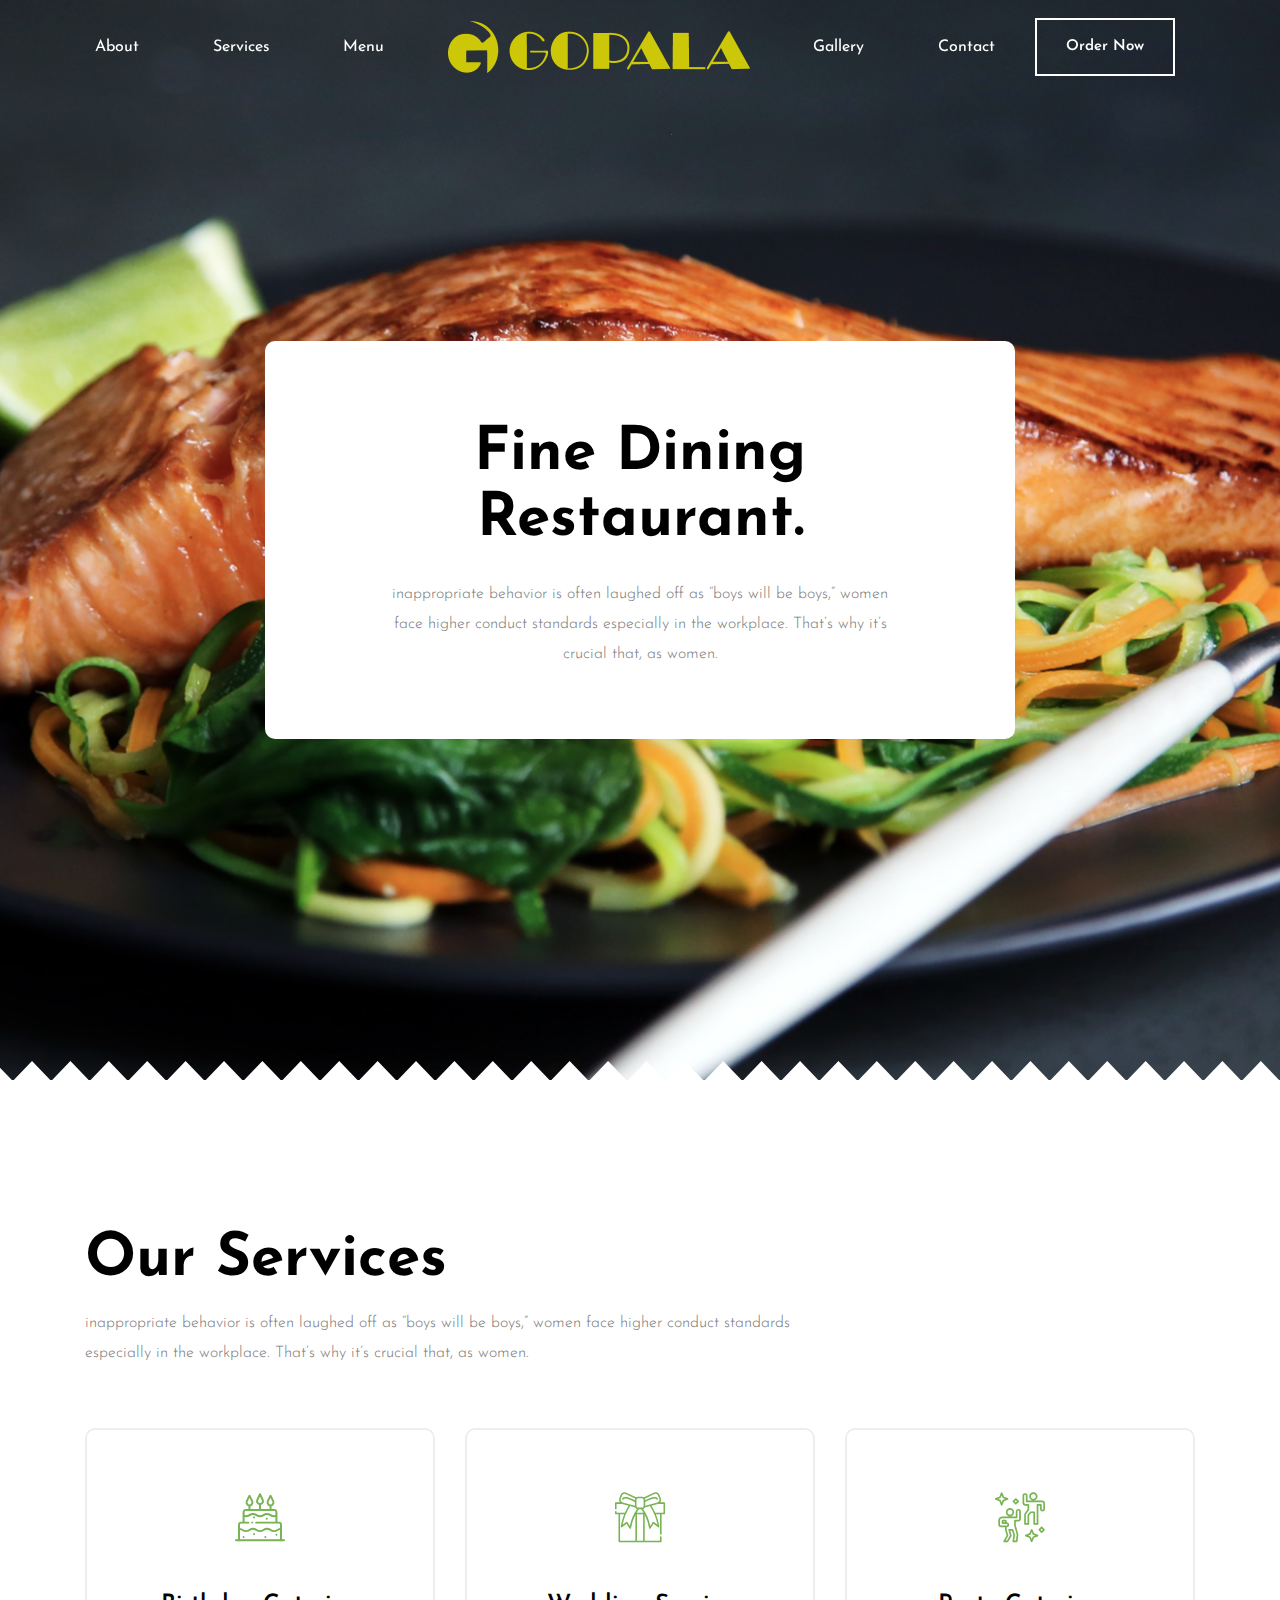
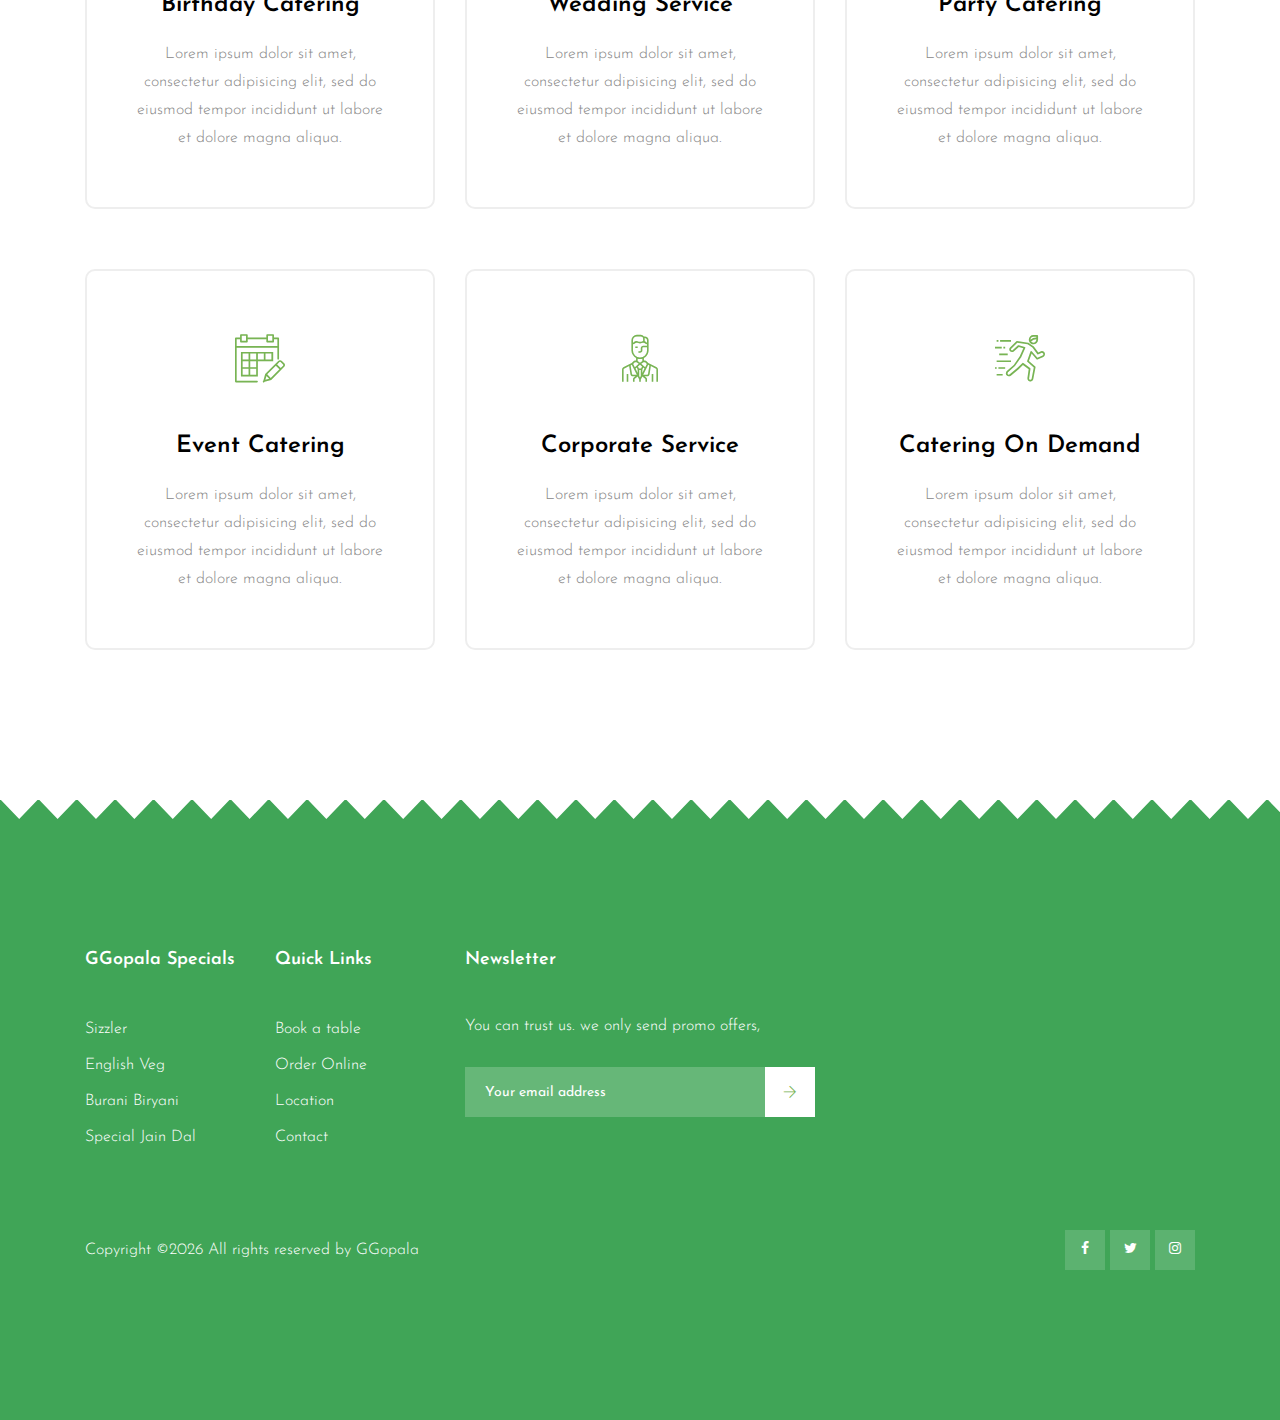
==== index.html @ cba51d46 "initialcommit" ====
<!DOCTYPE html>
<html class="no-js" lang="en">
<head>
    <meta charset="UTF-8">
    <meta http-equiv="X-UA-Compatible" content="IE=edge">
    <meta name="viewport" content="width=device-width, initial-scale=1.0">
    <title>GGopala</title>
      <!-- <link rel="manifest" href="site.webmanifest"> -->
      <!-- <link rel="shortcut icon" type="image/x-icon" href="img/logo.png"> -->
      <!-- Place favicon.ico in the root directory -->
      
   
    <!-- CSS here -->
    <link rel="stylesheet" href="css/bootstrap.min.css">
    <link rel="stylesheet" href="css/owl.carousel.min.css">
    <link rel="stylesheet" href="css/magnific-popup.css">
    <link rel="stylesheet" href="css/font-awesome.min.css"> 
    <!-- updated fontawesome 6 -->
    <link rel="stylesheet" href="css/themify-icons.css">
    <link rel="stylesheet" href="css/nice-select.css">
    <link rel="stylesheet" href="css/flaticon.css">
    <link rel="stylesheet" href="css/animate.css">
    <link rel="stylesheet" href="css/slicknav.css">
    <link rel="stylesheet" href="css/style.css">
  
</head>
<body>
    <!-- header-start -->
    <header>
        <div class="header-area ">
            <div id="sticky-header" class="main-header-area">
                <div class="container">
                    <div class="row align-items-center">
                        <div class="col-xl-10 col-lg-10">
                            <div class="main-menu d-none d-lg-block">
                                <nav>
                                    <ul class="mein_menu_list" id="navigation">
                                        <li><a href="about.html">About</a></li>
                                        <li><a href="service.html">Services</a></li>
                                        <li><a href="menu.html">menu</a></li>
                                        <div class="logo-img d-none d-lg-block">
                                                <a href="index.html">
                                                    <img src="img/logo.png" alt="">
                                                </a>
                                            </div>
                                            <li><a href="gallery.html">gallery</a></li>
                                        
                                        <li><a href="contact.html">Contact</a></li>
                                    </ul>
                                </nav>
                            </div>
                        </div>
                        <div class="col-xl-2 col-lg-2 d-none d-lg-block">
                            <div class="custom_order">
                                <a href="#" class="boxed_btn_white">Order Now</a>
                            </div>
                        </div>
                        <div class="col-12">
                            <div class="mobile_menu d-block d-lg-none"></div>
                        </div>
                        <div class="logo-img-small d-sm-block d-md-block d-lg-none">
                                <a href="index.html">
                                    <img src="img/logo.png" alt="">
                                </a>
                            </div>
                    </div>
                </div>
            </div>
        </div>
    </header>
    <!-- header-end -->

    <!-- slider_area-start -->
    <div class="slider_area zigzag_bg_2">
        <div class="slider_sctive owl-carousel">
            <div class="single_slider slider_img_1">
                <div class="single_slider-iner">
                    <div class="slider_contant text-center">
                        <h3>Fine Dining <br>
                            Restaurant.</h3>
                            <p>inappropriate behavior is often laughed off as “boys will be boys,” women <br>
                            face higher conduct standards especially in the workplace. That’s why it’s <br>
                                crucial that, as women.</p>
                    </div>
                </div>
            </div>
            <div class="single_slider slider_img_1">
                <div class="single_slider-iner">
                    <div class="slider_contant text-center">
                        <h3>Food Catering <br>
                            Service.</h3>
                            <p>inappropriate behavior is often laughed off as “boys will be boys,” women <br>
                            face higher conduct standards especially in the workplace. That’s why it’s <br>
                                crucial that, as women.</p>
                    </div>
                </div>
            </div>
            <div class="single_slider slider_img_1">
                <div class="single_slider-iner">
                    <div class="slider_contant text-center">
                        <h3>Fine Dining <br>
                            Restaurant.</h3>
                            <p>inappropriate behavior is often laughed off as “boys will be boys,” women <br>
                            face higher conduct standards especially in the workplace. That’s why it’s <br>
                                crucial that, as women.</p>
                    </div>
                </div>
            </div>
        </div>
    </div>
    <!-- slider_area-end -->

    <!-- service_area-start -->
    <div class="service_area">
        <div class="container">
            <div class="row">
                <div class="col-xl-12">
                    <div class="section_title mb-60">
                        <h3>Our Services</h3>
                        <p>inappropriate behavior is often laughed off as “boys will be boys,” women face higher conduct standards <br> especially in the workplace. That’s why it’s crucial that, as women.</p>
                    </div>
                </div>
            </div>
            <div class="row">
                <div class="col-xl-4 col-md-6">
                    <div class="single_service">
                        <div class="service_icon">
                            <i class="flaticon-cake"></i>

                        </div>
                        <h4>Birthday Catering</h4>
                        <p>Lorem ipsum dolor sit amet, consectetur adipisicing elit, sed do eiusmod tempor incididunt ut labore et dolore magna aliqua.</p>
                    </div>
                </div>
                <div class="col-xl-4 col-md-6">
                    <div class="single_service">
                        <div class="service_icon">
                            <i class="flaticon-gift"></i>
                            
                        </div>
                        <h4>Wedding Service</h4>
                        <p>Lorem ipsum dolor sit amet, consectetur adipisicing elit, sed do eiusmod tempor incididunt ut labore et dolore magna aliqua.</p>
                    </div>
                </div>
                <div class="col-xl-4 col-md-6">
                    <div class="single_service">
                        <div class="service_icon">
                            <i class="flaticon-dance"></i>
                        </div>
                        <h4>Party Catering</h4>
                        <p>Lorem ipsum dolor sit amet, consectetur adipisicing elit, sed do eiusmod tempor incididunt ut labore et dolore magna aliqua.</p>
                    </div>
                </div>
                <div class="col-xl-4 col-md-6">
                    <div class="single_service">
                        <div class="service_icon">
                            <i class="flaticon-calendar"></i>
                        </div>
                        <h4>Event Catering</h4>
                        <p>Lorem ipsum dolor sit amet, consectetur adipisicing elit, sed do eiusmod tempor incididunt ut labore et dolore magna aliqua.</p>
                    </div>
                </div>
                <div class="col-xl-4 col-md-6">
                    <div class="single_service">
                        <div class="service_icon">
                            <i class="flaticon-businessman"></i>
                        </div>
                        <h4>Corporate Service</h4>
                        <p>Lorem ipsum dolor sit amet, consectetur adipisicing elit, sed do eiusmod tempor incididunt ut labore et dolore magna aliqua.</p>
                    </div>
                </div>
                <div class="col-xl-4 col-md-6">
                    <div class="single_service">
                        <div class="service_icon">
                            <i class="flaticon-running-man"></i>
                        </div>
                        <h4>Catering On Demand</h4>
                        <p>Lorem ipsum dolor sit amet, consectetur adipisicing elit, sed do eiusmod tempor incididunt ut labore et dolore magna aliqua.</p>
                    </div>
                </div>
            </div>
        </div>
    </div>
    <!-- service_area-end -->

   <!-- footer-start -->
   <footer class="footer_area footer-bg zigzag_bg_1">
    <div class="footer-top">
        <div class="container">
            <div class="row">
                <div class="col-xl-2 col-md-6 col-lg-2">
                    <div class="footer_widget">
                        <h3 class="heading">
                                GGopala Specials
                        </h3>
                        <ul>
                            <li><a href="#">Sizzler</a></li>
                            <li><a href="#">English Veg</a></li>
                            <li><a href="#">Burani Biryani</a></li>
                            <li><a href="#">Special Jain Dal</a></li>
                        </ul>
                    </div>
                </div>
                <div class="col-xl-2 col-md-6 col-lg-2">
                    <div class="footer_widget">
                        <h3 class="heading">
                                Quick Links
                        </h3>
                        <ul>
                            <li><a href="#">Book a table</a></li>
                            <li><a href="#">Order Online</a></li>
                            <li><a href="#"> Location</a></li>
                            <li><a href="#">Contact</a></li>
                        </ul>
                    </div>
                </div>
                <!-- <div class="col-xl-2 col-md-6 col-lg-2">
                    <div class="footer_widget">
                        <h3 class="heading">
                                Seri
                        </h3>
                        <ul>
                            <li><a href="#">Jobs</a></li>
                            <li><a href="#">Brand Assets</a></li>
                            <li><a href="#">Investor Relations</a></li>
                            <li><a href="#">Terms of Service</a></li>
                        </ul>
                    </div>
                </div>
                <div class="col-xl-2 col-md-6 col-lg-2">
                    <div class="footer_widget">
                        <h3 class="heading">
                                Resources
                        </h3>
                        <ul>
                            <li><a href="#">Guides</a></li>
                            <li><a href="#">Research</a></li>
                            <li><a href="#">Experts</a></li>
                            <li><a href="#">Agencies</a></li>
                        </ul>
                    </div>
                </div> -->
                <div class="col-xl-4 col-md-12 col-lg-4">
                    <div class="footer_widget">
                        <h3 class="heading">
                                Newsletter 
                        </h3>
                        <p class="offer_text" >You can trust us. we only send promo offers,</p>
                        <form action="#">
                            <input type="text" placeholder="Your email address">
                            <button type="submit"> <i class="ti-arrow-right"></i> </button>
                        </form>
                    </div>
                </div>
            </div>
        </div>
    </div>
    <div class="footer-bottom">
        <div class="container">
            <div class="row align-items-center">
                <div class="col-xl-7 col-md-12 col-lg-8">
                    <div class="copyright">
                        <p class="footer-text">
Copyright &copy;<script>document.write(new Date().getFullYear());</script> All rights reserved by <a href="#" target="_blank">GGopala</a>
</p>
                </div>
                </div>
                <div class="col-xl-5 col-md-12 col-lg-4">
                    <div class="social_links">
                        <ul>
                            <li><a href="#"> <i class="fa fa-facebook"></i> </a></li>
                            <li><a href="#"> <i class="fa fa-twitter"></i> </a></li>
                            <li><a href="#"> <i class="fa fa-instagram"></i> </a></li>
                            <!-- <li><a href="#"> <i class="fa fa-behance"></i> </a></li> -->
                        </ul>
                    </div>
                </div>
            </div>
        </div>
    </div>
</footer>
<!-- footer-end -->
     <!-- JS here -->
     <script src="js/jquery/modernizr-3.5.0.min.js"></script>
     <script src="js/jquery/jquery-3.6.0.min.js"></script>
     <script src="js/popper.min.js"></script>
     <script src="js/bootstrap.min.js"></script>
     <script src="js/owl.carousel.min.js"></script>
     <script src="js/isotope.pkgd.min.js"></script>
     <script src="js/ajax-form.js"></script>
     <script src="js/jquery.waypoints.min.js"></script>
     <!-- <script src="js/jquery.counterup.min.js"></script> -->
     <script src="js/imagesloaded.pkgd.min.js"></script>
     <script src="js/scrollIt.js"></script>
     <script src="js/jquery.scrollUp.min.js"></script>
     <script src="js/wow.min.js"></script>
     <script src="js/nice-select.min.js"></script>
     <script src="js/jquery.slicknav.min.js"></script>
     <script src="js/jquery.magnific-popup.min.js"></script>
     <script src="js/plugins.js"></script>
 
     <!-- contact js -->
     <script src="js/contact.js"></script>
     <script src="js/jquery.ajaxchimp.min.js"></script>
     <script src="js/jquery.form.js"></script>
     <script src="js/jquery.validate.min.js"></script>
     <script src="js/mail-script.js"></script>
 
     <script src="js/main.js"></script>
</body>
</html>
---- css/themify-icons.css ----
@font-face {
	font-family: 'themify';
	src:url('../fonts/themify.eot?-fvbane');
	src:url('../fonts/themify.eot?#iefix-fvbane') format('embedded-opentype'),
		url('../fonts/themify.woff?-fvbane') format('woff'),
		url('../fonts/themify.ttf?-fvbane') format('truetype'),
		url('../fonts/themify.svg?-fvbane#themify') format('svg');
	font-weight: normal;
	font-style: normal;
}

[class^="ti-"], [class*=" ti-"] {
	font-family: 'themify';
	/* speak: none; */
	font-style: normal;
	font-weight: normal;
	font-variant: normal;
	text-transform: none;
	line-height: 1;

	/* Better Font Rendering =========== */
	-webkit-font-smoothing: antialiased;
	-moz-osx-font-smoothing: grayscale;
}

.ti-wand:before {
	content: "\e600";
}
.ti-volume:before {
	content: "\e601";
}
.ti-user:before {
	content: "\e602";
}
.ti-unlock:before {
	content: "\e603";
}
.ti-unlink:before {
	content: "\e604";
}
.ti-trash:before {
	content: "\e605";
}
.ti-thought:before {
	content: "\e606";
}
.ti-target:before {
	content: "\e607";
}
.ti-tag:before {
	content: "\e608";
}
.ti-tablet:before {
	content: "\e609";
}
.ti-star:before {
	content: "\e60a";
}
.ti-spray:before {
	content: "\e60b";
}
.ti-signal:before {
	content: "\e60c";
}
.ti-shopping-cart:before {
	content: "\e60d";
}
.ti-shopping-cart-full:before {
	content: "\e60e";
}
.ti-settings:before {
	content: "\e60f";
}
.ti-search:before {
	content: "\e610";
}
.ti-zoom-in:before {
	content: "\e611";
}
.ti-zoom-out:before {
	content: "\e612";
}
.ti-cut:before {
	content: "\e613";
}
.ti-ruler:before {
	content: "\e614";
}
.ti-ruler-pencil:before {
	content: "\e615";
}
.ti-ruler-alt:before {
	content: "\e616";
}
.ti-bookmark:before {
	content: "\e617";
}
.ti-bookmark-alt:before {
	content: "\e618";
}
.ti-reload:before {
	content: "\e619";
}
.ti-plus:before {
	content: "\e61a";
}
.ti-pin:before {
	content: "\e61b";
}
.ti-pencil:before {
	content: "\e61c";
}
.ti-pencil-alt:before {
	content: "\e61d";
}
.ti-paint-roller:before {
	content: "\e61e";
}
.ti-paint-bucket:before {
	content: "\e61f";
}
.ti-na:before {
	content: "\e620";
}
.ti-mobile:before {
	content: "\e621";
}
.ti-minus:before {
	content: "\e622";
}
.ti-medall:before {
	content: "\e623";
}
.ti-medall-alt:before {
	content: "\e624";
}
.ti-marker:before {
	content: "\e625";
}
.ti-marker-alt:before {
	content: "\e626";
}
.ti-arrow-up:before {
	content: "\e627";
}
.ti-arrow-right:before {
	content: "\e628";
}
.ti-arrow-left:before {
	content: "\e629";
}
.ti-arrow-down:before {
	content: "\e62a";
}
.ti-lock:before {
	content: "\e62b";
}
.ti-location-arrow:before {
	content: "\e62c";
}
.ti-link:before {
	content: "\e62d";
}
.ti-layout:before {
	content: "\e62e";
}
.ti-layers:before {
	content: "\e62f";
}
.ti-layers-alt:before {
	content: "\e630";
}
.ti-key:before {
	content: "\e631";
}
.ti-import:before {
	content: "\e632";
}
.ti-image:before {
	content: "\e633";
}
.ti-heart:before {
	content: "\e634";
}
.ti-heart-broken:before {
	content: "\e635";
}
.ti-hand-stop:before {
	content: "\e636";
}
.ti-hand-open:before {
	content: "\e637";
}
.ti-hand-drag:before {
	content: "\e638";
}
.ti-folder:before {
	content: "\e639";
}
.ti-flag:before {
	content: "\e63a";
}
.ti-flag-alt:before {
	content: "\e63b";
}
.ti-flag-alt-2:before {
	content: "\e63c";
}
.ti-eye:before {
	content: "\e63d";
}
.ti-export:before {
	content: "\e63e";
}
.ti-exchange-vertical:before {
	content: "\e63f";
}
.ti-desktop:before {
	content: "\e640";
}
.ti-cup:before {
	content: "\e641";
}
.ti-crown:before {
	content: "\e642";
}
.ti-comments:before {
	content: "\e643";
}
.ti-comment:before {
	content: "\e644";
}
.ti-comment-alt:before {
	content: "\e645";
}
.ti-close:before {
	content: "\e646";
}
.ti-clip:before {
	content: "\e647";
}
.ti-angle-up:before {
	content: "\e648";
}
.ti-angle-right:before {
	content: "\e649";
}
.ti-angle-left:before {
	content: "\e64a";
}
.ti-angle-down:before {
	content: "\e64b";
}
.ti-check:before {
	content: "\e64c";
}
.ti-check-box:before {
	content: "\e64d";
}
.ti-camera:before {
	content: "\e64e";
}
.ti-announcement:before {
	content: "\e64f";
}
.ti-brush:before {
	content: "\e650";
}
.ti-briefcase:before {
	content: "\e651";
}
.ti-bolt:before {
	content: "\e652";
}
.ti-bolt-alt:before {
	content: "\e653";
}
.ti-blackboard:before {
	content: "\e654";
}
.ti-bag:before {
	content: "\e655";
}
.ti-move:before {
	content: "\e656";
}
.ti-arrows-vertical:before {
	content: "\e657";
}
.ti-arrows-horizontal:before {
	content: "\e658";
}
.ti-fullscreen:before {
	content: "\e659";
}
.ti-arrow-top-right:before {
	content: "\e65a";
}
.ti-arrow-top-left:before {
	content: "\e65b";
}
.ti-arrow-circle-up:before {
	content: "\e65c";
}
.ti-arrow-circle-right:before {
	content: "\e65d";
}
.ti-arrow-circle-left:before {
	content: "\e65e";
}
.ti-arrow-circle-down:before {
	content: "\e65f";
}
.ti-angle-double-up:before {
	content: "\e660";
}
.ti-angle-double-right:before {
	content: "\e661";
}
.ti-angle-double-left:before {
	content: "\e662";
}
.ti-angle-double-down:before {
	content: "\e663";
}
.ti-zip:before {
	content: "\e664";
}
.ti-world:before {
	content: "\e665";
}
.ti-wheelchair:before {
	content: "\e666";
}
.ti-view-list:before {
	content: "\e667";
}
.ti-view-list-alt:before {
	content: "\e668";
}
.ti-view-grid:before {
	content: "\e669";
}
.ti-uppercase:before {
	content: "\e66a";
}
.ti-upload:before {
	content: "\e66b";
}
.ti-underline:before {
	content: "\e66c";
}
.ti-truck:before {
	content: "\e66d";
}
.ti-timer:before {
	content: "\e66e";
}
.ti-ticket:before {
	content: "\e66f";
}
.ti-thumb-up:before {
	content: "\e670";
}
.ti-thumb-down:before {
	content: "\e671";
}
.ti-text:before {
	content: "\e672";
}
.ti-stats-up:before {
	content: "\e673";
}
.ti-stats-down:before {
	content: "\e674";
}
.ti-split-v:before {
	content: "\e675";
}
.ti-split-h:before {
	content: "\e676";
}
.ti-smallcap:before {
	content: "\e677";
}
.ti-shine:before {
	content: "\e678";
}
.ti-shift-right:before {
	content: "\e679";
}
.ti-shift-left:before {
	content: "\e67a";
}
.ti-shield:before {
	content: "\e67b";
}
.ti-notepad:before {
	content: "\e67c";
}
.ti-server:before {
	content: "\e67d";
}
.ti-quote-right:before {
	content: "\e67e";
}
.ti-quote-left:before {
	content: "\e67f";
}
.ti-pulse:before {
	content: "\e680";
}
.ti-printer:before {
	content: "\e681";
}
.ti-power-off:before {
	content: "\e682";
}
.ti-plug:before {
	content: "\e683";
}
.ti-pie-chart:before {
	content: "\e684";
}
.ti-paragraph:before {
	content: "\e685";
}
.ti-panel:before {
	content: "\e686";
}
.ti-package:before {
	content: "\e687";
}
.ti-music:before {
	content: "\e688";
}
.ti-music-alt:before {
	content: "\e689";
}
.ti-mouse:before {
	content: "\e68a";
}
.ti-mouse-alt:before {
	content: "\e68b";
}
.ti-money:before {
	content: "\e68c";
}
.ti-microphone:before {
	content: "\e68d";
}
.ti-menu:before {
	content: "\e68e";
}
.ti-menu-alt:before {
	content: "\e68f";
}
.ti-map:before {
	content: "\e690";
}
.ti-map-alt:before {
	content: "\e691";
}
.ti-loop:before {
	content: "\e692";
}
.ti-location-pin:before {
	content: "\e693";
}
.ti-list:before {
	content: "\e694";
}
.ti-light-bulb:before {
	content: "\e695";
}
.ti-Italic:before {
	content: "\e696";
}
.ti-info:before {
	content: "\e697";
}
.ti-infinite:before {
	content: "\e698";
}
.ti-id-badge:before {
	content: "\e699";
}
.ti-hummer:before {
	content: "\e69a";
}
.ti-home:before {
	content: "\e69b";
}
.ti-help:before {
	content: "\e69c";
}
.ti-headphone:before {
	content: "\e69d";
}
.ti-harddrives:before {
	content: "\e69e";
}
.ti-harddrive:before {
	content: "\e69f";
}
.ti-gift:before {
	content: "\e6a0";
}
.ti-game:before {
	content: "\e6a1";
}
.ti-filter:before {
	content: "\e6a2";
}
.ti-files:before {
	content: "\e6a3";
}
.ti-file:before {
	content: "\e6a4";
}
.ti-eraser:before {
	content: "\e6a5";
}
.ti-envelope:before {
	content: "\e6a6";
}
.ti-download:before {
	content: "\e6a7";
}
.ti-direction:before {
	content: "\e6a8";
}
.ti-direction-alt:before {
	content: "\e6a9";
}
.ti-dashboard:before {
	content: "\e6aa";
}
.ti-control-stop:before {
	content: "\e6ab";
}
.ti-control-shuffle:before {
	content: "\e6ac";
}
.ti-control-play:before {
	content: "\e6ad";
}
.ti-control-pause:before {
	content: "\e6ae";
}
.ti-control-forward:before {
	content: "\e6af";
}
.ti-control-backward:before {
	content: "\e6b0";
}
.ti-cloud:before {
	content: "\e6b1";
}
.ti-cloud-up:before {
	content: "\e6b2";
}
.ti-cloud-down:before {
	content: "\e6b3";
}
.ti-clipboard:before {
	content: "\e6b4";
}
.ti-car:before {
	content: "\e6b5";
}
.ti-calendar:before {
	content: "\e6b6";
}
.ti-book:before {
	content: "\e6b7";
}
.ti-bell:before {
	content: "\e6b8";
}
.ti-basketball:before {
	content: "\e6b9";
}
.ti-bar-chart:before {
	content: "\e6ba";
}
.ti-bar-chart-alt:before {
	content: "\e6bb";
}
.ti-back-right:before {
	content: "\e6bc";
}
.ti-back-left:before {
	content: "\e6bd";
}
.ti-arrows-corner:before {
	content: "\e6be";
}
.ti-archive:before {
	content: "\e6bf";
}
.ti-anchor:before {
	content: "\e6c0";
}
.ti-align-right:before {
	content: "\e6c1";
}
.ti-align-left:before {
	content: "\e6c2";
}
.ti-align-justify:before {
	content: "\e6c3";
}
.ti-align-center:before {
	content: "\e6c4";
}
.ti-alert:before {
	content: "\e6c5";
}
.ti-alarm-clock:before {
	content: "\e6c6";
}
.ti-agenda:before {
	content: "\e6c7";
}
.ti-write:before {
	content: "\e6c8";
}
.ti-window:before {
	content: "\e6c9";
}
.ti-widgetized:before {
	content: "\e6ca";
}
.ti-widget:before {
	content: "\e6cb";
}
.ti-widget-alt:before {
	content: "\e6cc";
}
.ti-wallet:before {
	content: "\e6cd";
}
.ti-video-clapper:before {
	content: "\e6ce";
}
.ti-video-camera:before {
	content: "\e6cf";
}
.ti-vector:before {
	content: "\e6d0";
}
.ti-themify-logo:before {
	content: "\e6d1";
}
.ti-themify-favicon:before {
	content: "\e6d2";
}
.ti-themify-favicon-alt:before {
	content: "\e6d3";
}
.ti-support:before {
	content: "\e6d4";
}
.ti-stamp:before {
	content: "\e6d5";
}
.ti-split-v-alt:before {
	content: "\e6d6";
}
.ti-slice:before {
	content: "\e6d7";
}
.ti-shortcode:before {
	content: "\e6d8";
}
.ti-shift-right-alt:before {
	content: "\e6d9";
}
.ti-shift-left-alt:before {
	content: "\e6da";
}
.ti-ruler-alt-2:before {
	content: "\e6db";
}
.ti-receipt:before {
	content: "\e6dc";
}
.ti-pin2:before {
	content: "\e6dd";
}
.ti-pin-alt:before {
	content: "\e6de";
}
.ti-pencil-alt2:before {
	content: "\e6df";
}
.ti-palette:before {
	content: "\e6e0";
}
.ti-more:before {
	content: "\e6e1";
}
.ti-more-alt:before {
	content: "\e6e2";
}
.ti-microphone-alt:before {
	content: "\e6e3";
}
.ti-magnet:before {
	content: "\e6e4";
}
.ti-line-double:before {
	content: "\e6e5";
}
.ti-line-dotted:before {
	content: "\e6e6";
}
.ti-line-dashed:before {
	content: "\e6e7";
}
.ti-layout-width-full:before {
	content: "\e6e8";
}
.ti-layout-width-default:before {
	content: "\e6e9";
}
.ti-layout-width-default-alt:before {
	content: "\e6ea";
}
.ti-layout-tab:before {
	content: "\e6eb";
}
.ti-layout-tab-window:before {
	content: "\e6ec";
}
.ti-layout-tab-v:before {
	content: "\e6ed";
}
.ti-layout-tab-min:before {
	content: "\e6ee";
}
.ti-layout-slider:before {
	content: "\e6ef";
}
.ti-layout-slider-alt:before {
	content: "\e6f0";
}
.ti-layout-sidebar-right:before {
	content: "\e6f1";
}
.ti-layout-sidebar-none:before {
	content: "\e6f2";
}
.ti-layout-sidebar-left:before {
	content: "\e6f3";
}
.ti-layout-placeholder:before {
	content: "\e6f4";
}
.ti-layout-menu:before {
	content: "\e6f5";
}
.ti-layout-menu-v:before {
	content: "\e6f6";
}
.ti-layout-menu-separated:before {
	content: "\e6f7";
}
.ti-layout-menu-full:before {
	content: "\e6f8";
}
.ti-layout-media-right-alt:before {
	content: "\e6f9";
}
.ti-layout-media-right:before {
	content: "\e6fa";
}
.ti-layout-media-overlay:before {
	content: "\e6fb";
}
.ti-layout-media-overlay-alt:before {
	content: "\e6fc";
}
.ti-layout-media-overlay-alt-2:before {
	content: "\e6fd";
}
.ti-layout-media-left-alt:before {
	content: "\e6fe";
}
.ti-layout-media-left:before {
	content: "\e6ff";
}
.ti-layout-media-center-alt:before {
	content: "\e700";
}
.ti-layout-media-center:before {
	content: "\e701";
}
.ti-layout-list-thumb:before {
	content: "\e702";
}
.ti-layout-list-thumb-alt:before {
	content: "\e703";
}
.ti-layout-list-post:before {
	content: "\e704";
}
.ti-layout-list-large-image:before {
	content: "\e705";
}
.ti-layout-line-solid:before {
	content: "\e706";
}
.ti-layout-grid4:before {
	content: "\e707";
}
.ti-layout-grid3:before {
	content: "\e708";
}
.ti-layout-grid2:before {
	content: "\e709";
}
.ti-layout-grid2-thumb:before {
	content: "\e70a";
}
.ti-layout-cta-right:before {
	content: "\e70b";
}
.ti-layout-cta-left:before {
	content: "\e70c";
}
.ti-layout-cta-center:before {
	content: "\e70d";
}
.ti-layout-cta-btn-right:before {
	content: "\e70e";
}
.ti-layout-cta-btn-left:before {
	content: "\e70f";
}
.ti-layout-column4:before {
	content: "\e710";
}
.ti-layout-column3:before {
	content: "\e711";
}
.ti-layout-column2:before {
	content: "\e712";
}
.ti-layout-accordion-separated:before {
	content: "\e713";
}
.ti-layout-accordion-merged:before {
	content: "\e714";
}
.ti-layout-accordion-list:before {
	content: "\e715";
}
.ti-ink-pen:before {
	content: "\e716";
}
.ti-info-alt:before {
	content: "\e717";
}
.ti-help-alt:before {
	content: "\e718";
}
.ti-headphone-alt:before {
	content: "\e719";
}
.ti-hand-point-up:before {
	content: "\e71a";
}
.ti-hand-point-right:before {
	content: "\e71b";
}
.ti-hand-point-left:before {
	content: "\e71c";
}
.ti-hand-point-down:before {
	content: "\e71d";
}
.ti-gallery:before {
	content: "\e71e";
}
.ti-face-smile:before {
	content: "\e71f";
}
.ti-face-sad:before {
	content: "\e720";
}
.ti-credit-card:before {
	content: "\e721";
}
.ti-control-skip-forward:before {
	content: "\e722";
}
.ti-control-skip-backward:before {
	content: "\e723";
}
.ti-control-record:before {
	content: "\e724";
}
.ti-control-eject:before {
	content: "\e725";
}
.ti-comments-smiley:before {
	content: "\e726";
}
.ti-brush-alt:before {
	content: "\e727";
}
.ti-youtube:before {
	content: "\e728";
}
.ti-vimeo:before {
	content: "\e729";
}
.ti-twitter:before {
	content: "\e72a";
}
.ti-time:before {
	content: "\e72b";
}
.ti-tumblr:before {
	content: "\e72c";
}
.ti-skype:before {
	content: "\e72d";
}
.ti-share:before {
	content: "\e72e";
}
.ti-share-alt:before {
	content: "\e72f";
}
.ti-rocket:before {
	content: "\e730";
}
.ti-pinterest:before {
	content: "\e731";
}
.ti-new-window:before {
	content: "\e732";
}
.ti-microsoft:before {
	content: "\e733";
}
.ti-list-ol:before {
	content: "\e734";
}
.ti-linkedin:before {
	content: "\e735";
}
.ti-layout-sidebar-2:before {
	content: "\e736";
}
.ti-layout-grid4-alt:before {
	content: "\e737";
}
.ti-layout-grid3-alt:before {
	content: "\e738";
}
.ti-layout-grid2-alt:before {
	content: "\e739";
}
.ti-layout-column4-alt:before {
	content: "\e73a";
}
.ti-layout-column3-alt:before {
	content: "\e73b";
}
.ti-layout-column2-alt:before {
	content: "\e73c";
}
.ti-instagram:before {
	content: "\e73d";
}
.ti-google:before {
	content: "\e73e";
}
.ti-github:before {
	content: "\e73f";
}
.ti-flickr:before {
	content: "\e740";
}
.ti-facebook:before {
	content: "\e741";
}
.ti-dropbox:before {
	content: "\e742";
}
.ti-dribbble:before {
	content: "\e743";
}
.ti-apple:before {
	content: "\e744";
}
.ti-android:before {
	content: "\e745";
}
.ti-save:before {
	content: "\e746";
}
.ti-save-alt:before {
	content: "\e747";
}
.ti-yahoo:before {
	content: "\e748";
}
.ti-wordpress:before {
	content: "\e749";
}
.ti-vimeo-alt:before {
	content: "\e74a";
}
.ti-twitter-alt:before {
	content: "\e74b";
}
.ti-tumblr-alt:before {
	content: "\e74c";
}
.ti-trello:before {
	content: "\e74d";
}
.ti-stack-overflow:before {
	content: "\e74e";
}
.ti-soundcloud:before {
	content: "\e74f";
}
.ti-sharethis:before {
	content: "\e750";
}
.ti-sharethis-alt:before {
	content: "\e751";
}
.ti-reddit:before {
	content: "\e752";
}
.ti-pinterest-alt:before {
	content: "\e753";
}
.ti-microsoft-alt:before {
	content: "\e754";
}
.ti-linux:before {
	content: "\e755";
}
.ti-jsfiddle:before {
	content: "\e756";
}
.ti-joomla:before {
	content: "\e757";
}
.ti-html5:before {
	content: "\e758";
}
.ti-flickr-alt:before {
	content: "\e759";
}
.ti-email:before {
	content: "\e75a";
}
.ti-drupal:before {
	content: "\e75b";
}
.ti-dropbox-alt:before {
	content: "\e75c";
}
.ti-css3:before {
	content: "\e75d";
}
.ti-rss:before {
	content: "\e75e";
}
.ti-rss-alt:before {
	content: "\e75f";
}
---- css/nice-select.css ----
.nice-select {
  -webkit-tap-highlight-color: transparent;
  background-color: #fff;
  border-radius: 5px;
  border: solid 1px #e8e8e8;
  box-sizing: border-box;
  clear: both;
  cursor: pointer;
  display: block;
  float: left;
  font-family: inherit;
  font-size: 14px;
  font-weight: normal;
  height: 42px;
  line-height: 40px;
  outline: none;
  padding-left: 18px;
  padding-right: 30px;
  position: relative;
  text-align: left !important;
  -webkit-transition: all 0.2s ease-in-out;
  transition: all 0.2s ease-in-out;
  -webkit-user-select: none;
     -moz-user-select: none;
      -ms-user-select: none;
          user-select: none;
  white-space: nowrap;
  width: auto; }
  .nice-select:hover {
    border-color: #dbdbdb; }
  .nice-select:active, .nice-select.open, .nice-select:focus {
    border-color: #999; }
  .nice-select:after {
    border-bottom: 2px solid #999;
    border-right: 2px solid #999;
    content: '';
    display: block;
    height: 5px;
    margin-top: -4px;
    pointer-events: none;
    position: absolute;
    right: 12px;
    top: 50%;
    -webkit-transform-origin: 66% 66%;
        -ms-transform-origin: 66% 66%;
            transform-origin: 66% 66%;
    -webkit-transform: rotate(45deg);
        -ms-transform: rotate(45deg);
            transform: rotate(45deg);
    -webkit-transition: all 0.15s ease-in-out;
    transition: all 0.15s ease-in-out;
    width: 5px; }
  .nice-select.open:after {
    -webkit-transform: rotate(-135deg);
        -ms-transform: rotate(-135deg);
            transform: rotate(-135deg); }
  .nice-select.open .list {
    opacity: 1;
    pointer-events: auto;
    -webkit-transform: scale(1) translateY(0);
        -ms-transform: scale(1) translateY(0);
            transform: scale(1) translateY(0); }
  .nice-select.disabled {
    border-color: #ededed;
    color: #999;
    pointer-events: none; }
    .nice-select.disabled:after {
      border-color: #cccccc; }
  .nice-select.wide {
    width: 100%; }
    .nice-select.wide .list {
      left: 0 !important;
      right: 0 !important; }
  .nice-select.right {
    float: right; }
    .nice-select.right .list {
      left: auto;
      right: 0; }
  .nice-select.small {
    font-size: 12px;
    height: 36px;
    line-height: 34px; }
    .nice-select.small:after {
      height: 4px;
      width: 4px; }
    .nice-select.small .option {
      line-height: 34px;
      min-height: 34px; }
  .nice-select .list {
    background-color: #fff;
    border-radius: 5px;
    box-shadow: 0 0 0 1px rgba(68, 68, 68, 0.11);
    box-sizing: border-box;
    margin-top: 4px;
    opacity: 0;
    overflow: hidden;
    padding: 0;
    pointer-events: none;
    position: absolute;
    top: 100%;
    left: 0;
    -webkit-transform-origin: 50% 0;
        -ms-transform-origin: 50% 0;
            transform-origin: 50% 0;
    -webkit-transform: scale(0.75) translateY(-21px);
        -ms-transform: scale(0.75) translateY(-21px);
            transform: scale(0.75) translateY(-21px);
    -webkit-transition: all 0.2s cubic-bezier(0.5, 0, 0, 1.25), opacity 0.15s ease-out;
    transition: all 0.2s cubic-bezier(0.5, 0, 0, 1.25), opacity 0.15s ease-out;
    z-index: 9; }
    .nice-select .list:hover .option:not(:hover) {
      background-color: transparent !important; }
  .nice-select .option {
    cursor: pointer;
    font-weight: 400;
    line-height: 40px;
    list-style: none;
    min-height: 40px;
    outline: none;
    padding-left: 18px;
    padding-right: 29px;
    text-align: left;
    -webkit-transition: all 0.2s;
    transition: all 0.2s; }
    .nice-select .option:hover, .nice-select .option.focus, .nice-select .option.selected.focus {
      background-color: #f6f6f6; }
    .nice-select .option.selected {
      font-weight: bold; }
    .nice-select .option.disabled {
      background-color: transparent;
      color: #999;
      cursor: default; }

.no-csspointerevents .nice-select .list {
  display: none; }

.no-csspointerevents .nice-select.open .list {
  display: block; }
---- css/flaticon.css ----
/*
  	Flaticon icon font: Flaticon
  	Creation date: 18/08/2019 06:00
  	*/

@font-face {
  font-family: "Flaticon";
  src: url("../fonts/Flaticon.eot");
  src: url("../fonts/Flaticon.eot?#iefix") format("embedded-opentype"),
       url("../fonts/Flaticon.woff2") format("woff2"),
       url("../fonts/Flaticon.woff") format("woff"),
       url("../fonts/Flaticon.ttf") format("truetype"),
       url("../fonts/Flaticon.svg#Flaticon") format("svg");
  font-weight: normal;
  font-style: normal;
}

@media screen and (-webkit-min-device-pixel-ratio:0) {
  @font-face {
    font-family: "Flaticon";
    src: url("../fonts/Flaticon.svg#Flaticon") format("svg");
  }
}

[class^="flaticon-"]:before, [class*=" flaticon-"]:before,
[class^="flaticon-"]:after, [class*=" flaticon-"]:after {   
  font-family: Flaticon;

font-style: normal;

}

.flaticon-gift:before { content: "\f100"; }
.flaticon-cake:before { content: "\f101"; }
.flaticon-dance:before { content: "\f102"; }
.flaticon-calendar:before { content: "\f103"; }
.flaticon-running-man:before { content: "\f104"; }
.flaticon-businessman:before { content: "\f105"; }
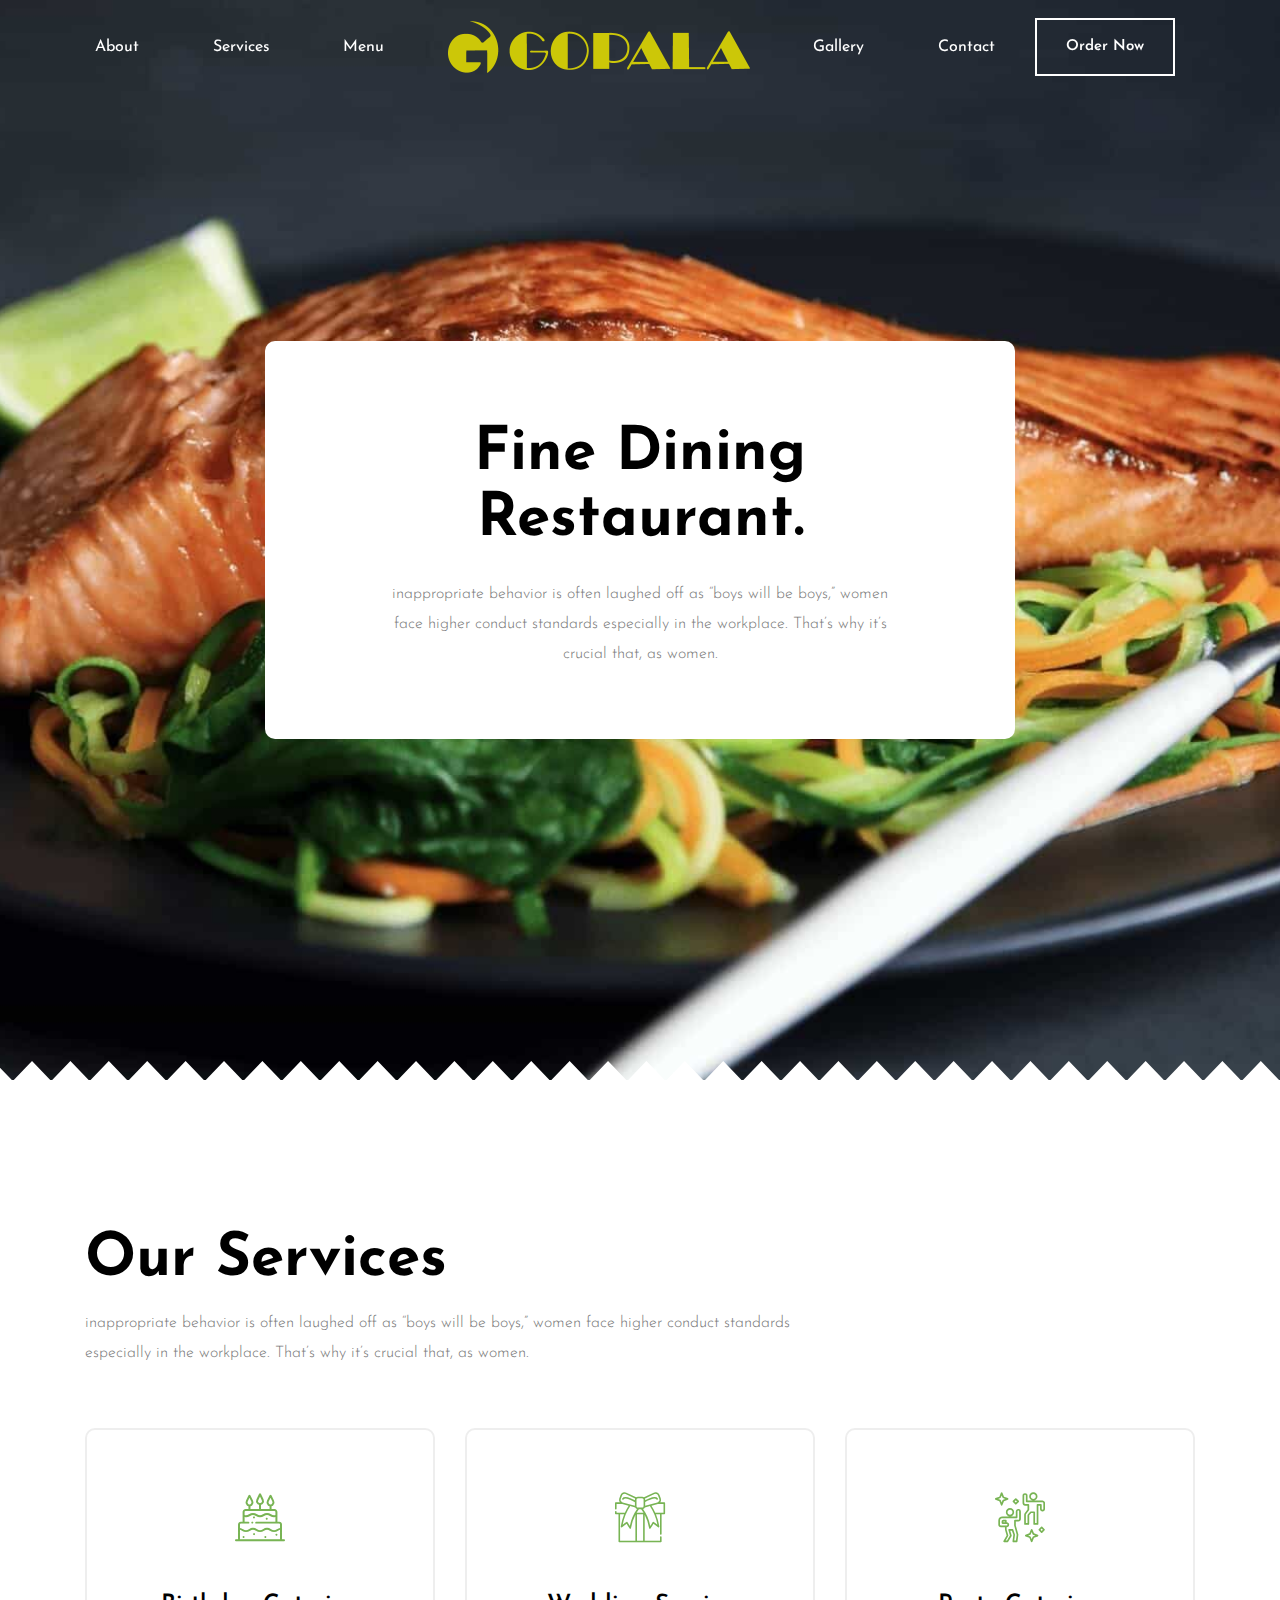
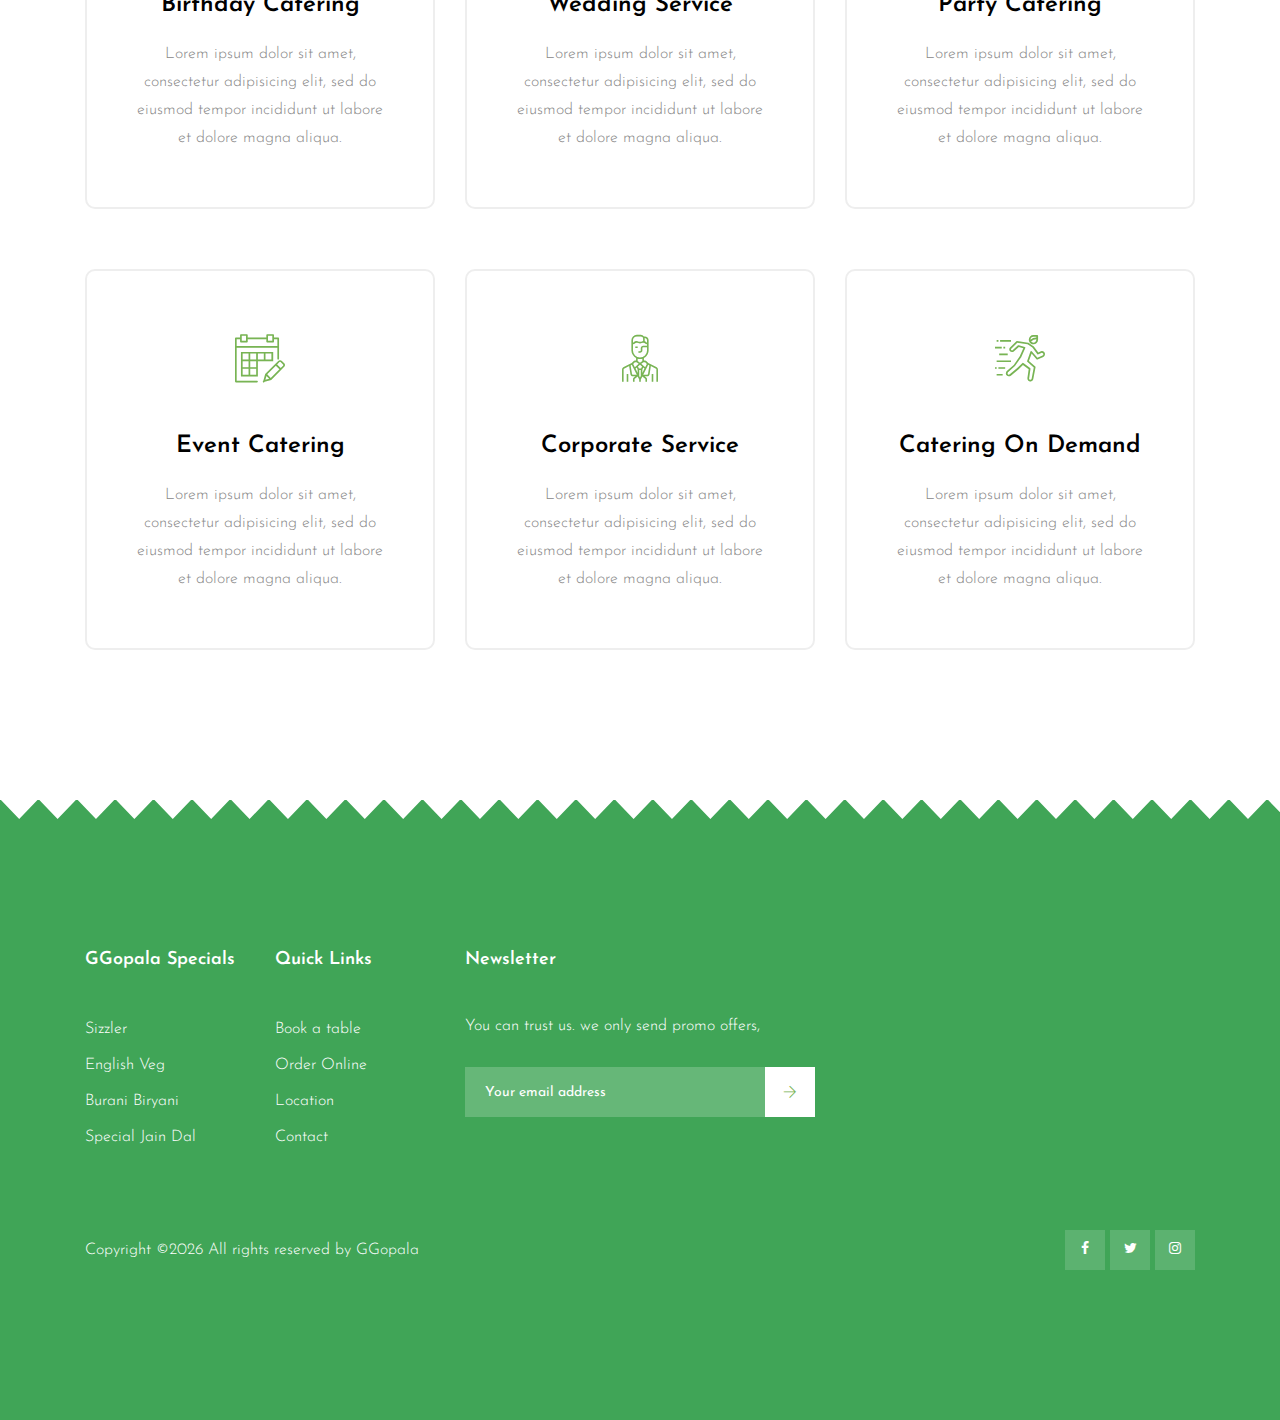
==== commit 8b6eb3ea: "imageoptimized" ====
--- a/index.html
+++ b/index.html
@@ -5,8 +5,9 @@
     <meta http-equiv="X-UA-Compatible" content="IE=edge">
     <meta name="viewport" content="width=device-width, initial-scale=1.0">
     <title>GGopala</title>
-      <!-- <link rel="manifest" href="site.webmanifest"> -->
-      <!-- <link rel="shortcut icon" type="image/x-icon" href="img/logo.png"> -->
+      <link rel="manifest" href="site.webmanifest">
+      <link rel="shortcut icon" href="/favicon.ico" type="image/x-icon">
+      <link rel="icon" href="/favicon.ico" type="image/x-icon">
       <!-- Place favicon.ico in the root directory -->
       
    
--- a/css/style.css
+++ b/css/style.css
@@ -1103,7 +1103,7 @@
 
 /* line 1, ../../Arafath/CL/CL August/199 Flatter Catering/199 Flatter Catering-HTML/scss/_banner.scss */
 .slider_img_1 {
-  background-image: url(../img/banner/banner.png);
+  background-image: url(../img/banner/banner.jpg);
 }
 
 /* line 4, ../../Arafath/CL/CL August/199 Flatter Catering/199 Flatter Catering-HTML/scss/_banner.scss */
@@ -1822,7 +1822,7 @@
 
 /* line 1, ../../Arafath/CL/CL August/199 Flatter Catering/199 Flatter Catering-HTML/scss/_breadcam.scss */
 .breadcam_bg_1 {
-  background-image: url(../img/banner/common.png);
+  background-image: url(../img/banner/common.jpg);
 }
 
 /* line 4, ../../Arafath/CL/CL August/199 Flatter Catering/199 Flatter Catering-HTML/scss/_breadcam.scss */
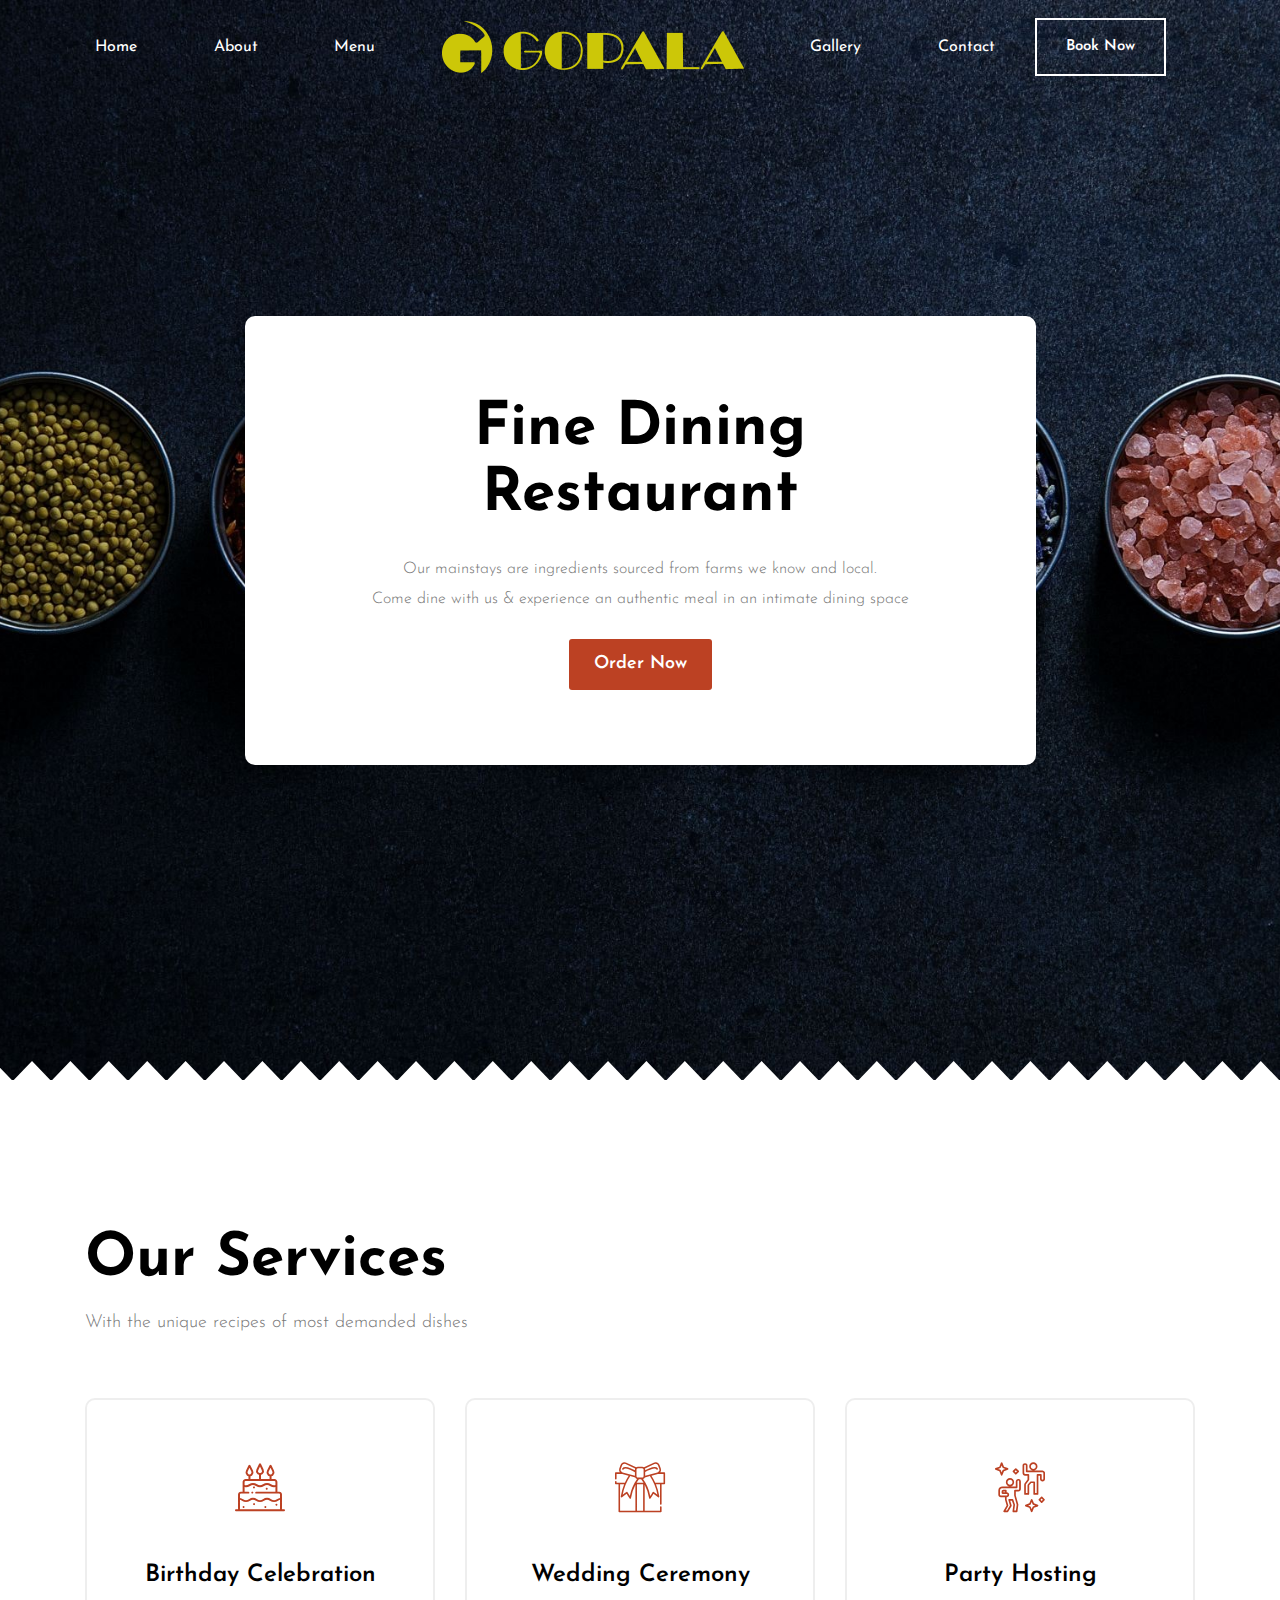
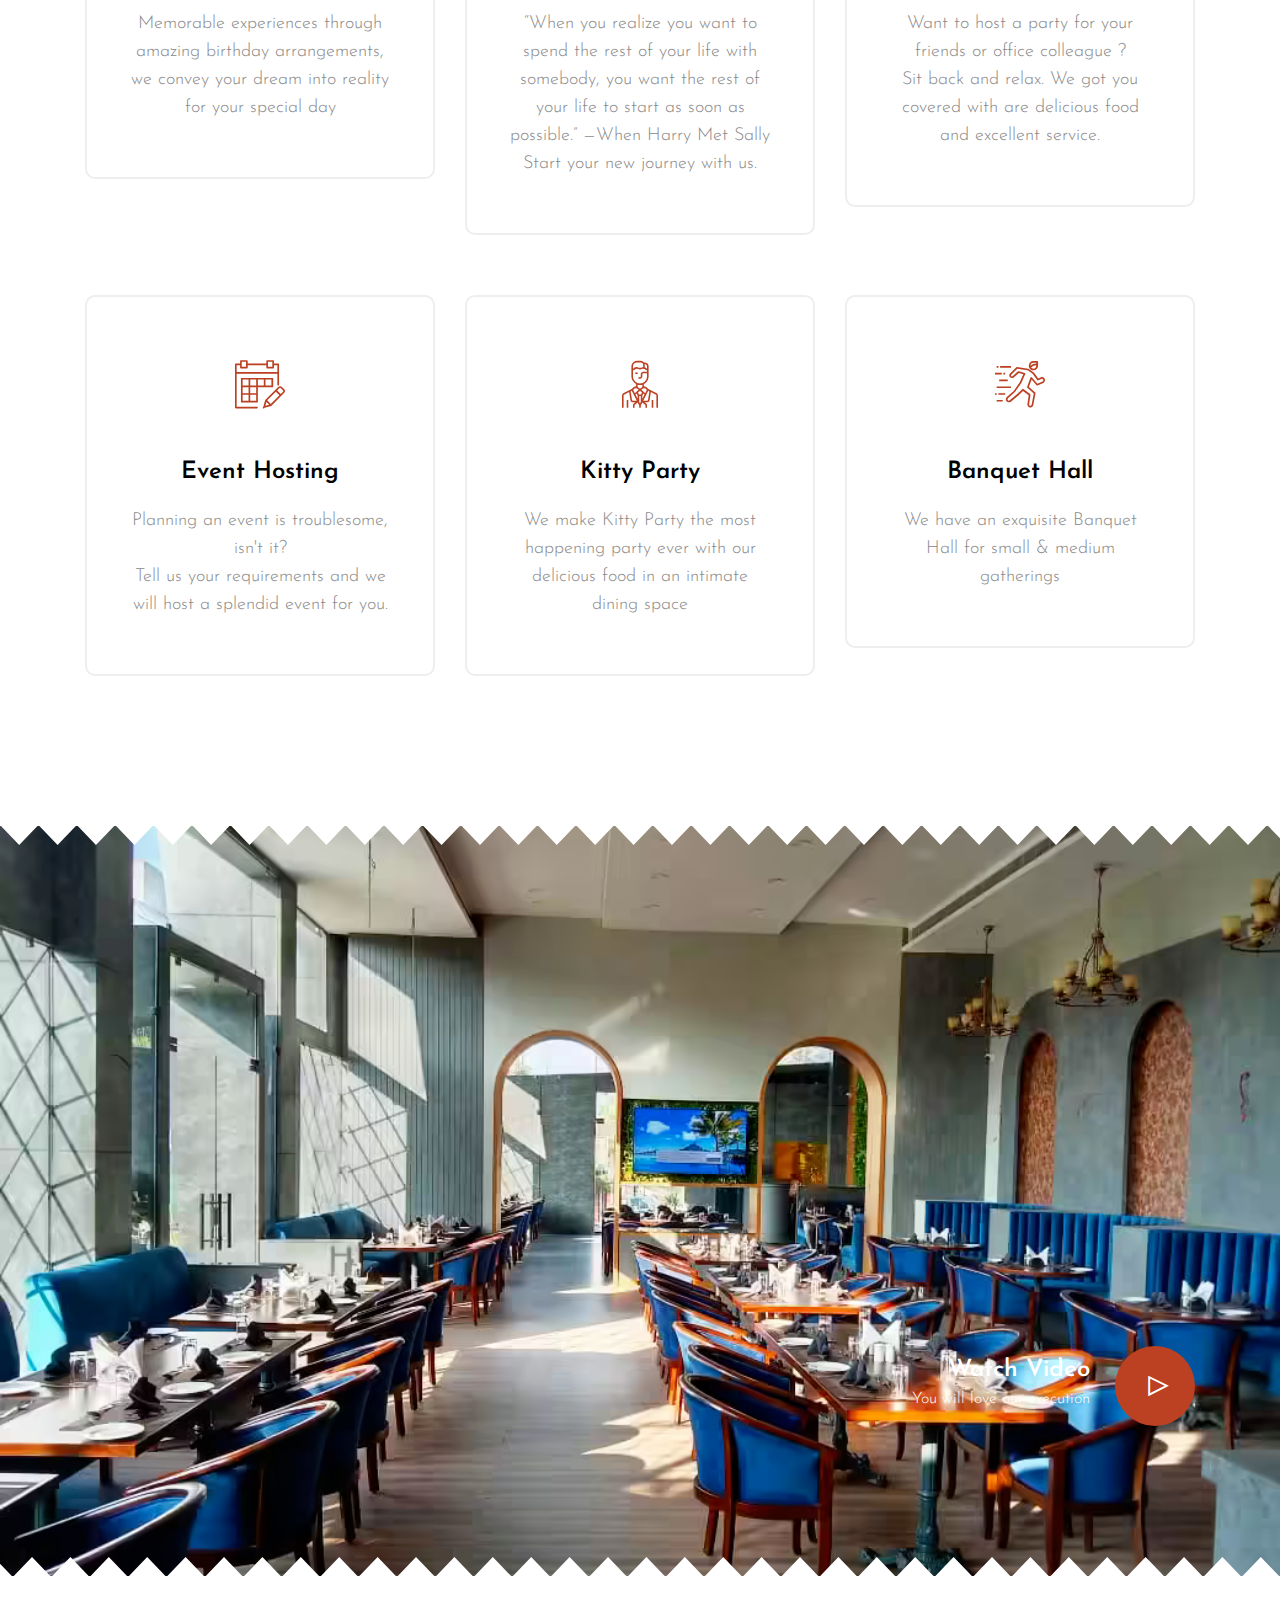
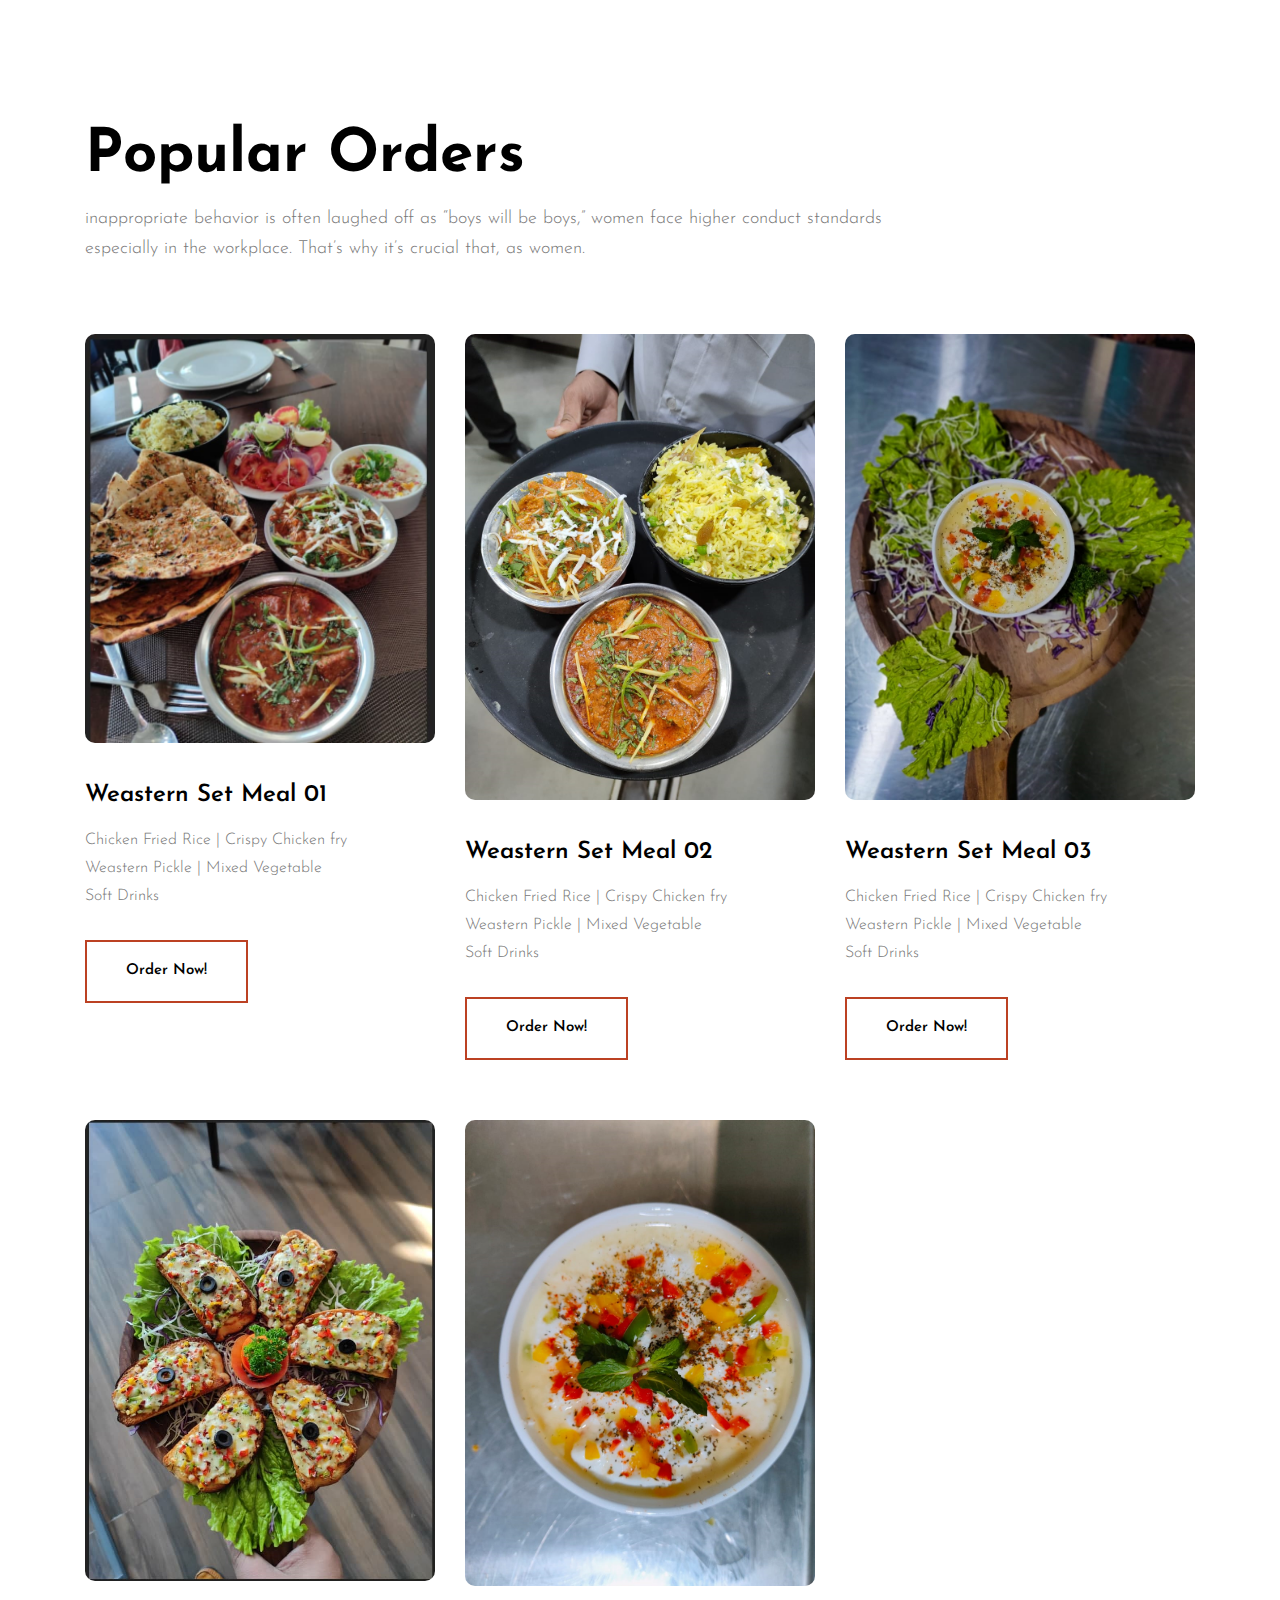
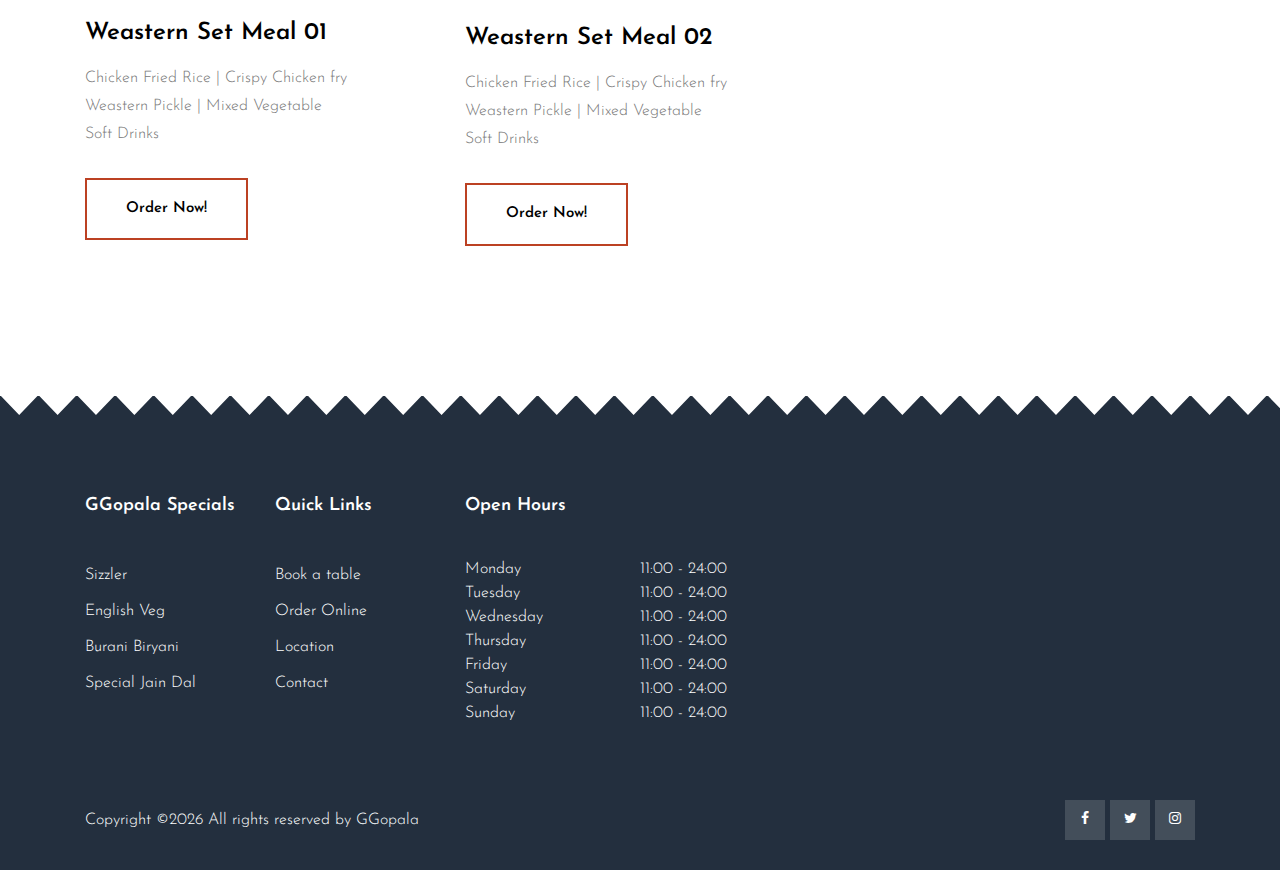
==== commit 473514c1: "changesmade" ====
--- a/index.html
+++ b/index.html
@@ -36,8 +36,9 @@
                             <div class="main-menu d-none d-lg-block">
                                 <nav>
                                     <ul class="mein_menu_list" id="navigation">
+                                        <li><a href="index.html">Home</a></li>
+
                                         <li><a href="about.html">About</a></li>
-                                        <li><a href="service.html">Services</a></li>
                                         <li><a href="menu.html">menu</a></li>
                                         <div class="logo-img d-none d-lg-block">
                                                 <a href="index.html">
@@ -47,17 +48,30 @@
                                             <li><a href="gallery.html">gallery</a></li>
                                         
                                         <li><a href="contact.html">Contact</a></li>
-                                    </ul>
+                    <!-- <a href="" class="btn btn-primary py-2 px-4">Book A Table</a>  -->
+                   <div class="d-lg-none d-sm-block d-md-block d-flex">
+                    <div class="main-white-button-mobile d-lg-none d-sm-block d-md-block">
+                        <a href="/ordernow.html">Order Now</a>
+                    </div>
+                    <div class="main-white-button-mobile d-lg-none d-sm-block d-md-block">
+                        <a href="/reservation.html">Book Now</a>
+                    </div>
+                   </div>
+                    
+
+                </ul>
+                                   
                                 </nav>
                             </div>
                         </div>
                         <div class="col-xl-2 col-lg-2 d-none d-lg-block">
                             <div class="custom_order">
-                                <a href="#" class="boxed_btn_white">Order Now</a>
+                                <a href="reservation.html" class="boxed_btn_white">Book Now</a>
                             </div>
                         </div>
+                       
                         <div class="col-12">
-                            <div class="mobile_menu d-block d-lg-none"></div>
+                            <div class="mobile_menu d-block d-lg-none">                        </div>
                         </div>
                         <div class="logo-img-small d-sm-block d-md-block d-lg-none">
                                 <a href="index.html">
@@ -73,37 +87,19 @@
 
     <!-- slider_area-start -->
     <div class="slider_area zigzag_bg_2">
-        <div class="slider_sctive owl-carousel">
+        <div class="slider_sctive">
             <div class="single_slider slider_img_1">
                 <div class="single_slider-iner">
                     <div class="slider_contant text-center">
                         <h3>Fine Dining <br>
-                            Restaurant.</h3>
-                            <p>inappropriate behavior is often laughed off as “boys will be boys,” women <br>
-                            face higher conduct standards especially in the workplace. That’s why it’s <br>
-                                crucial that, as women.</p>
-                    </div>
-                </div>
-            </div>
-            <div class="single_slider slider_img_1">
-                <div class="single_slider-iner">
-                    <div class="slider_contant text-center">
-                        <h3>Food Catering <br>
-                            Service.</h3>
-                            <p>inappropriate behavior is often laughed off as “boys will be boys,” women <br>
-                            face higher conduct standards especially in the workplace. That’s why it’s <br>
-                                crucial that, as women.</p>
-                    </div>
-                </div>
-            </div>
-            <div class="single_slider slider_img_1">
-                <div class="single_slider-iner">
-                    <div class="slider_contant text-center">
-                        <h3>Fine Dining <br>
-                            Restaurant.</h3>
-                            <p>inappropriate behavior is often laughed off as “boys will be boys,” women <br>
-                            face higher conduct standards especially in the workplace. That’s why it’s <br>
-                                crucial that, as women.</p>
+                            Restaurant</h3>
+                            <p>Our mainstays are ingredients sourced from farms we know and local.<br>
+                                Come dine with us & experience an authentic meal in an intimate dining space<br>
+                        </p>
+                        <div class="main-white-button">
+                            <a href="/ordernow.html">Order Now</a>
+                        </div>
+                        
                     </div>
                 </div>
             </div>
@@ -118,71 +114,225 @@
                 <div class="col-xl-12">
                     <div class="section_title mb-60">
                         <h3>Our Services</h3>
-                        <p>inappropriate behavior is often laughed off as “boys will be boys,” women face higher conduct standards <br> especially in the workplace. That’s why it’s crucial that, as women.</p>
+                        <p> With the unique recipes of most demanded dishes
+                        </p>
                     </div>
                 </div>
             </div>
             <div class="row">
                 <div class="col-xl-4 col-md-6">
+                    <a href="reservation.html?occassion=Birthday">
                     <div class="single_service">
                         <div class="service_icon">
                             <i class="flaticon-cake"></i>
 
                         </div>
-                        <h4>Birthday Catering</h4>
-                        <p>Lorem ipsum dolor sit amet, consectetur adipisicing elit, sed do eiusmod tempor incididunt ut labore et dolore magna aliqua.</p>
-                    </div>
-                </div>
-                <div class="col-xl-4 col-md-6">
+                        <h4>Birthday Celebration</h4>
+                        <p>Memorable experiences through amazing birthday arrangements, we convey your dream into reality for your special day</p>
+                    </div>
+                    </a>
+                </div>
+                <div class="col-xl-4 col-md-6">
+                    <a href="reservation.html?occassion=Wedding">
                     <div class="single_service">
                         <div class="service_icon">
                             <i class="flaticon-gift"></i>
                             
                         </div>
-                        <h4>Wedding Service</h4>
-                        <p>Lorem ipsum dolor sit amet, consectetur adipisicing elit, sed do eiusmod tempor incididunt ut labore et dolore magna aliqua.</p>
-                    </div>
-                </div>
-                <div class="col-xl-4 col-md-6">
+                        <h4>Wedding Ceremony</h4>
+                        <p>“When you realize you want to spend the rest of your life with somebody, you want the rest of your life to start as soon as possible.”
+                            —When Harry Met Sally<br>
+                        Start your new journey with us.
+                        </p>
+                    </div>
+                    </a>
+                </div>
+                <div class="col-xl-4 col-md-6">
+                    <a href="reservation.html?occassion=Party">
                     <div class="single_service">
                         <div class="service_icon">
                             <i class="flaticon-dance"></i>
                         </div>
-                        <h4>Party Catering</h4>
-                        <p>Lorem ipsum dolor sit amet, consectetur adipisicing elit, sed do eiusmod tempor incididunt ut labore et dolore magna aliqua.</p>
-                    </div>
-                </div>
-                <div class="col-xl-4 col-md-6">
-                    <div class="single_service">
-                        <div class="service_icon">
-                            <i class="flaticon-calendar"></i>
-                        </div>
-                        <h4>Event Catering</h4>
-                        <p>Lorem ipsum dolor sit amet, consectetur adipisicing elit, sed do eiusmod tempor incididunt ut labore et dolore magna aliqua.</p>
-                    </div>
-                </div>
-                <div class="col-xl-4 col-md-6">
+                        <h4>Party Hosting</h4>
+                        <p>Want to host a party for your friends or office colleague ? <br>
+                        Sit back and relax. We got you covered with are delicious food and excellent service.  
+                        </p>
+                    </div>
+                    </a>
+                </div>
+                <div class="col-xl-4 col-md-6">
+                    <a href="reservation.html?occassion=Event">
+                        <div class="single_service">
+                            <div class="service_icon">
+                                <i class="flaticon-calendar"></i>
+                            </div>
+                            <h4>Event Hosting</h4>
+                            <p>Planning an event is troublesome, isn't it? <br> Tell us your requirements and we will host a splendid event for you. </p>
+                        </div>
+                    </a>
+                    
+                </div>
+                <div class="col-xl-4 col-md-6">
+                    <a href="reservation.html?occassion=Kitty party">
                     <div class="single_service">
                         <div class="service_icon">
                             <i class="flaticon-businessman"></i>
                         </div>
-                        <h4>Corporate Service</h4>
-                        <p>Lorem ipsum dolor sit amet, consectetur adipisicing elit, sed do eiusmod tempor incididunt ut labore et dolore magna aliqua.</p>
-                    </div>
-                </div>
-                <div class="col-xl-4 col-md-6">
+                        <h4>Kitty Party</h4>
+                        <p>We make Kitty Party the most happening party ever with our delicious food in an intimate dining space </p>
+                    </div>
+                    </a>
+                </div>
+                <div class="col-xl-4 col-md-6">
+                    <a href="reservation.html?occassion=Banquet Hall">
                     <div class="single_service">
                         <div class="service_icon">
                             <i class="flaticon-running-man"></i>
                         </div>
-                        <h4>Catering On Demand</h4>
-                        <p>Lorem ipsum dolor sit amet, consectetur adipisicing elit, sed do eiusmod tempor incididunt ut labore et dolore magna aliqua.</p>
-                    </div>
+                        <h4>Banquet Hall</h4>
+                        <p>We have an exquisite Banquet Hall for small & medium gatherings</p>
+                    </div>
+                    </a>
+
                 </div>
             </div>
         </div>
     </div>
     <!-- service_area-end -->
+
+<!-- video_area_start -->
+<div class="video_area video_bg zigzag_bg_1 zigzag_bg_2 ">
+    <div class="video_area_inner">
+        <div class="container">
+            <div class="row">
+                <div class="col-xl-12">
+                    <div class="video_text">
+                        <div class="info">
+                            <div class="info_inner">
+                                    <h4>Watch Video</h4>
+                                    <p>You will love our execution</p>
+                            </div>
+                            <div class="icon_video">
+                                    <a class="popup-video" href="https://www.youtube.com/watch?v=HWnXId_Zg4k"><i class="ti-control-play"></i></a>
+                                </div>
+                        </div>
+                    </div>
+                </div>
+            </div>
+        </div>
+    </div>
+</div>
+<!-- video_area_end -->
+
+<!-- order_area_start -->
+<div class="order_area">
+    <div class="container">
+            <div class="row">
+                <div class="col-xl-12">
+                    <div class="section_title mb-70">
+                        <h3>Popular Orders</h3>
+                        <p>inappropriate behavior is often laughed off as “boys will be boys,” women face higher conduct standards <br> especially in the workplace. That’s why it’s crucial that, as women.</p>
+                    </div>
+                </div>
+            </div>
+        <div class="row">
+            <div class="col-xl-4 col-md-6">
+                <div class="single_order">
+                    <div class="order_thumb">
+                        <img src="img/order/order-1.png" alt="">
+                        <!-- <div class="order_prise">
+                            <span>10.00</span>
+                        </div> -->
+                    </div>
+                    <div class="order_info">
+                        <h3><a href="#">Weastern Set Meal 01</a></h3>
+                        <p>Chicken Fried Rice   |   Crispy Chicken fry <br>
+                                Weastern Pickle   |   Mixed Vegetable <br>
+                                Soft Drinks
+                        </p>
+                        <a href="#" class="boxed_btn">Order Now!</a>
+                    </div>
+                </div>
+            </div>
+            <div class="col-xl-4 col-md-6">
+                <div class="single_order">
+                    <div class="order_thumb">
+                        <img src="img/order/order-2.png" alt="">
+                        <!-- <div class="order_prise">
+                            <span>10.00</span>
+                        </div> -->
+                    </div>
+                    <div class="order_info">
+                        <h3><a href="#">Weastern Set Meal 02</a></h3>
+                        <p>Chicken Fried Rice   |   Crispy Chicken fry <br>
+                                Weastern Pickle   |   Mixed Vegetable <br>
+                                Soft Drinks
+                        </p>
+                        <a href="#" class="boxed_btn">Order Now!</a>
+                    </div>
+                </div>
+            </div>
+            <div class="col-xl-4 col-md-6">
+                <div class="single_order">
+                    <div class="order_thumb">
+                        <img src="img/order/order-3.png" alt="">
+                        <!-- <div class="order_prise">
+                            <span>10.00</span>
+                        </div> -->
+                    </div>
+                    <div class="order_info">
+                        <h3><a href="#">Weastern Set Meal 03</a></h3>
+                        <p>Chicken Fried Rice   |   Crispy Chicken fry <br>
+                                Weastern Pickle   |   Mixed Vegetable <br>
+                                Soft Drinks
+                        </p>
+                        <a href="#" class="boxed_btn">Order Now!</a>
+                    </div>
+                </div>
+            </div>
+            <div class="col-xl-4 col-md-6">
+                <div class="single_order">
+                    <div class="order_thumb">
+                        <img src="img/order/order-4.png" alt="">
+                        <!-- <div class="order_prise">
+                            <span>10.00</span>
+                        </div> -->
+                    </div>
+                    <div class="order_info">
+                        <h3><a href="#">Weastern Set Meal 01</a></h3>
+                        <p>Chicken Fried Rice   |   Crispy Chicken fry <br>
+                                Weastern Pickle   |   Mixed Vegetable <br>
+                                Soft Drinks
+                        </p>
+                        <a href="#" class="boxed_btn">Order Now!</a>
+                    </div>
+                </div>
+            </div>
+            <div class="col-xl-4 col-md-6">
+                <div class="single_order">
+                    <div class="order_thumb">
+                        <img src="img/order/order-5.png" alt="">
+                        <!-- <div class="order_prise">
+                            <span>10.00</span>
+                        </div> -->
+                    </div>
+                    <div class="order_info">
+                        <h3><a href="#">Weastern Set Meal 02</a></h3>
+                        <p>Chicken Fried Rice   |   Crispy Chicken fry <br>
+                                Weastern Pickle   |   Mixed Vegetable <br>
+                                Soft Drinks
+                        </p>
+                        <a href="#" class="boxed_btn">Order Now!</a>
+                    </div>
+                </div>
+            </div>
+            
+        </div>
+    </div>
+</div>
+<!-- order_area_end -->
+
+
 
    <!-- footer-start -->
    <footer class="footer_area footer-bg zigzag_bg_1">
@@ -208,49 +358,29 @@
                                 Quick Links
                         </h3>
                         <ul>
-                            <li><a href="#">Book a table</a></li>
-                            <li><a href="#">Order Online</a></li>
-                            <li><a href="#"> Location</a></li>
-                            <li><a href="#">Contact</a></li>
+                            <li><a href="reservation.html">Book a table</a></li>
+
+                            <li><a href="ordernow.html">Order Online</a></li>
+                            <li><a href="https://goo.gl/maps/M8ouCxkmHyCpLwaj7"> Location</a></li>
+                            <li><a href="contact.html">Contact</a></li>
                         </ul>
                     </div>
                 </div>
-                <!-- <div class="col-xl-2 col-md-6 col-lg-2">
-                    <div class="footer_widget">
-                        <h3 class="heading">
-                                Seri
-                        </h3>
-                        <ul>
-                            <li><a href="#">Jobs</a></li>
-                            <li><a href="#">Brand Assets</a></li>
-                            <li><a href="#">Investor Relations</a></li>
-                            <li><a href="#">Terms of Service</a></li>
-                        </ul>
-                    </div>
-                </div>
-                <div class="col-xl-2 col-md-6 col-lg-2">
-                    <div class="footer_widget">
-                        <h3 class="heading">
-                                Resources
-                        </h3>
-                        <ul>
-                            <li><a href="#">Guides</a></li>
-                            <li><a href="#">Research</a></li>
-                            <li><a href="#">Experts</a></li>
-                            <li><a href="#">Agencies</a></li>
-                        </ul>
-                    </div>
-                </div> -->
+                
                 <div class="col-xl-4 col-md-12 col-lg-4">
                     <div class="footer_widget">
-                        <h3 class="heading">
-                                Newsletter 
-                        </h3>
-                        <p class="offer_text" >You can trust us. we only send promo offers,</p>
-                        <form action="#">
-                            <input type="text" placeholder="Your email address">
-                            <button type="submit"> <i class="ti-arrow-right"></i> </button>
-                        </form>
+                        
+                              <h3 class="heading">Open Hours</h3>
+                              <ul class=" open-hours">
+                                <li class="d-flex"><span>Monday</span><span>11:00 - 24:00</span></li>
+                                <li class="d-flex"><span>Tuesday</span><span>11:00 - 24:00</span></li>
+                                <li class="d-flex"><span>Wednesday</span><span>11:00 - 24:00</span></li>
+                                <li class="d-flex"><span>Thursday</span><span>11:00 - 24:00</span></li>
+                                <li class="d-flex"><span>Friday</span><span>11:00 - 24:00</span></li>
+                                <li class="d-flex"><span>Saturday</span><span>11:00 - 24:00</span></li>
+                                <li class="d-flex"><span>Sunday</span><span> 11:00 - 24:00</span></li>
+                              </ul>
+                          
                     </div>
                 </div>
             </div>
@@ -286,7 +416,7 @@
      <script src="js/jquery/jquery-3.6.0.min.js"></script>
      <script src="js/popper.min.js"></script>
      <script src="js/bootstrap.min.js"></script>
-     <script src="js/owl.carousel.min.js"></script>
+     <!-- <script src="js/owl.carousel.min.js"></script> -->
      <script src="js/isotope.pkgd.min.js"></script>
      <script src="js/ajax-form.js"></script>
      <script src="js/jquery.waypoints.min.js"></script>
--- a/css/style.css
+++ b/css/style.css
@@ -102,7 +102,7 @@
 
 /* line 60, ../../Arafath/CL/CL August/199 Flatter Catering/199 Flatter Catering-HTML/scss/theme-default.scss */
 p {
-  font-size: 16px;
+  font-size: 18px;
   font-weight: 300;
   line-height: 30px;
   color: #777777;
@@ -257,6 +257,53 @@
 }
 
 /* button style */
+.main-white-button {
+  margin-top: 25px;
+  margin-bottom: 5px;
+}
+
+.main-white-button a {
+  font-size: 18px;
+  color: #fff;
+  background-color: #BC4123;
+  padding: 12px 25px;
+  display: inline-block;
+  border-radius: 3px;
+  font-weight: 600;
+  transition: all .3s;
+}
+
+.main-white-button a:hover {
+  opacity: 0.9;
+}
+
+.main-text-button a {
+  font-size: 13px;
+  color: #fff;
+  font-weight: 600;
+  transition: all .3s;
+}
+
+.main-text-button a:hover {
+  opacity: 0.9;
+}
+.main-white-button-mobile {
+  margin-top: 10px;
+  margin-bottom: 10px;
+}
+.main-white-button-mobile a{
+  font-size: 13px;
+  color: #fff;
+  background-color: #BC4123;
+  padding: 12px 25px;
+  display: inline-block;
+  border-radius: 3px;
+  font-weight: 600;
+  transition: all .3s;
+}
+.main-white-button-mobile a:hover {
+  opacity: 0.9;
+}
 /* line 184, ../../Arafath/CL/CL August/199 Flatter Catering/199 Flatter Catering-HTML/scss/theme-default.scss */
 .owl-carousel .owl-nav div {
   background: transparent;
@@ -323,24 +370,24 @@
   font-weight: 600;
   display: inline-block;
   padding: 18px 39px;
-  border: 2px solid #78b454;
+  border: 2px solid #BC4123;
   text-transform: capitalize;
 }
 
 /* line 9, ../../Arafath/CL/CL August/199 Flatter Catering/199 Flatter Catering-HTML/scss/_btn.scss */
 .boxed_btn:hover {
-  background: #78b454;
+  background: #BC4123;
   color: #fff;
 }
 
 /* line 15, ../../Arafath/CL/CL August/199 Flatter Catering/199 Flatter Catering-HTML/scss/_btn.scss */
 .boxed-btn {
-  color: #78b454 !important;
+  color: #BC4123 !important;
   font-size: 15px;
   font-weight: 600;
   display: inline-block;
   padding: 18px 39px;
-  border: 2px solid #78b454;
+  border: 2px solid #BC4123;
   text-transform: capitalize;
   cursor: pointer;
   background: #fff;
@@ -348,7 +395,7 @@
 
 /* line 25, ../../Arafath/CL/CL August/199 Flatter Catering/199 Flatter Catering-HTML/scss/_btn.scss */
 .boxed-btn:hover {
-  background: #78b454;
+  background: #BC4123;
   color: #fff !important;
 }
 
@@ -378,7 +425,7 @@
 
 /* line 49, ../../Arafath/CL/CL August/199 Flatter Catering/199 Flatter Catering-HTML/scss/_btn.scss */
 .load_more_btn {
-  background: #78b454;
+  background: #BC4123;
   color: #fff;
   text-align: center;
   padding: 16px 41px;
@@ -390,8 +437,8 @@
 
 /* line 58, ../../Arafath/CL/CL August/199 Flatter Catering/199 Flatter Catering-HTML/scss/_btn.scss */
 .load_more_btn:hover {
-  color: #78b454 !important;
-  border: 2px solid #78b454;
+  color: #BC4123 !important;
+  border: 2px solid #BC4123;
   background: #fff;
 }
 
@@ -530,12 +577,12 @@
 /* line 31, ../../Arafath/CL/CL August/199 Flatter Catering/199 Flatter Catering-HTML/scss/_slick-nav.scss */
 .slicknav_menu .slicknav_nav a:hover {
   background: transparent;
-  color: #78b454;
+  color: #BC4123;
 }
 
 /* line 35, ../../Arafath/CL/CL August/199 Flatter Catering/199 Flatter Catering-HTML/scss/_slick-nav.scss */
 .slicknav_menu .slicknav_nav a.active {
-  color: #78b454;
+  color: #BC4123;
 }
 
 @media (max-width: 767px) {
@@ -711,6 +758,7 @@
   .header-area .main-header-area .main-menu ul li a i {
     display: none !important;
   }
+  
 }
 
 @media (min-width: 768px) and (max-width: 991px) {
@@ -724,7 +772,7 @@
 .header-area .main-header-area .main-menu ul li a::before {
   position: absolute;
   content: "";
-  background: #78b454;
+  background: #BC4123;
   width: 100%;
   height: 2px;
   bottom: 0;
@@ -790,7 +838,7 @@
 
 /* line 123, ../../Arafath/CL/CL August/199 Flatter Catering/199 Flatter Catering-HTML/scss/_header.scss */
 .header-area .main-header-area .main-menu ul li .submenu li:hover a {
-  color: #78b454;
+  color: #BC4123;
 }
 
 /* line 128, ../../Arafath/CL/CL August/199 Flatter Catering/199 Flatter Catering-HTML/scss/_header.scss */
@@ -914,7 +962,7 @@
 .header-area .main-header-area.sticky .main-menu ul li a::before {
   position: absolute;
   content: "";
-  background: #78b454;
+  background: #BC4123;
   width: 100%;
   height: 2px;
   bottom: 0;
@@ -980,7 +1028,7 @@
 
 /* line 254, ../../Arafath/CL/CL August/199 Flatter Catering/199 Flatter Catering-HTML/scss/_header.scss */
 .header-area .main-header-area.sticky .main-menu ul li .submenu li:hover a {
-  color: #78b454;
+  color: #BC4123;
 }
 
 /* line 259, ../../Arafath/CL/CL August/199 Flatter Catering/199 Flatter Catering-HTML/scss/_header.scss */
@@ -1147,7 +1195,7 @@
 
 /* line 19, ../../Arafath/CL/CL August/199 Flatter Catering/199 Flatter Catering-HTML/scss/_service.scss */
 .service_area .single_service .service_icon i {
-  color: #78b454;
+  color: #bc4123;
   font-size: 50px;
 }
 
@@ -1169,7 +1217,7 @@
 
 /* line 36, ../../Arafath/CL/CL August/199 Flatter Catering/199 Flatter Catering-HTML/scss/_service.scss */
 .service_area .single_service:hover {
-  background: #78b454;
+  background: #BC4123;
   border: 2px solid transparent;
 }
 
@@ -1281,7 +1329,7 @@
   font-size: 30px;
   line-height: 80px;
   border-radius: 50%;
-  background: #78b454;
+  background: rgb(188, 65, 35);
   text-align: center;
   display: inline-block;
 }
@@ -1319,7 +1367,8 @@
 
 /* line 12, ../../Arafath/CL/CL August/199 Flatter Catering/199 Flatter Catering-HTML/scss/_order.scss */
 .order_area .single_order .order_thumb img {
-  width: 100%;
+ width: 100%;
+ border-radius: 10px;
 }
 
 /* line 15, ../../Arafath/CL/CL August/199 Flatter Catering/199 Flatter Catering-HTML/scss/_order.scss */
@@ -1328,7 +1377,7 @@
   right: 10px;
   bottom: 10px;
   background: #fff;
-  color: #78b454;
+  color: #BC4123;
   padding: 17px 21px 13px 24px;
   border-radius: 5px;
   font-weight: 600;
@@ -1348,7 +1397,7 @@
   content: "$";
   left: -5px;
   top: -1px;
-  color: #78b454;
+  color: #BC4123;
   font-size: 10px;
 }
 
@@ -1424,6 +1473,11 @@
   font-weight: 600;
   margin-bottom: 20px;
 }
+.contact-details {
+  font-size: 20px;
+  font-weight: 600;
+  margin-bottom: 10px;
+}
 
 /* line 53, ../../Arafath/CL/CL August/199 Flatter Catering/199 Flatter Catering-HTML/scss/_contact.scss */
 .form-contact label {
@@ -1511,7 +1565,10 @@
 
 /* line 133, ../../Arafath/CL/CL August/199 Flatter Catering/199 Flatter Catering-HTML/scss/_contact.scss */
 .contact-section {
-  padding: 130px 0 100px;
+  padding: 80px 0 100px;
+}
+.contact-section .section_title h3 {
+  font-size: 32px;
 }
 
 @media (max-width: 991px) {
@@ -1543,7 +1600,7 @@
 
 /* line 1, ../../Arafath/CL/CL August/199 Flatter Catering/199 Flatter Catering-HTML/scss/_testmonial.scss */
 .testmonial_area {
-  padding-top: 150px;
+  padding-top: 100px;
   padding-bottom: 210px;
   background-size: cover;
   background-position: center;
@@ -1634,7 +1691,7 @@
 
 /* line 66, ../../Arafath/CL/CL August/199 Flatter Catering/199 Flatter Catering-HTML/scss/_testmonial.scss */
 .testmonial_area .testmonial_active .owl-dots .owl-dot.active {
-  background: #78b454;
+  background: #BC4123;
 }
 
 /* line 76, ../../Arafath/CL/CL August/199 Flatter Catering/199 Flatter Catering-HTML/scss/_testmonial.scss */
@@ -1656,8 +1713,8 @@
 
 /* line 4, ../../Arafath/CL/CL August/199 Flatter Catering/199 Flatter Catering-HTML/scss/_footer.scss */
 .footer_area {
-  padding-top: 150px;
-  padding-bottom: 150px;
+  padding-top: 100px;
+  padding-bottom: 30px;
   background-repeat: no-repeat;
   background-size: cover;
   background-position: center;
@@ -1701,6 +1758,13 @@
   line-height: 36px;
 }
 
+.footer_area .footer_widget .open-hours li span {
+  width: 100%;
+  font-size: 16px;
+  font-weight: 300;
+  color: #ffffff;
+
+ }
 /* line 40, ../../Arafath/CL/CL August/199 Flatter Catering/199 Flatter Catering-HTML/scss/_footer.scss */
 .footer_area .footer_widget .offer_text {
   color: #fff;
@@ -1735,7 +1799,7 @@
   right: 0;
   top: 0;
   background: #fff;
-  color: #78b454;
+  color: #BC4123;
   width: 50px;
   border: 0;
   cursor: pointer;
@@ -1816,7 +1880,7 @@
 
 /* line 121, ../../Arafath/CL/CL August/199 Flatter Catering/199 Flatter Catering-HTML/scss/_footer.scss */
 .footer_area .footer-bottom .social_links ul li a:hover {
-  background-color: #78b454;
+  background-color: #BC4123;
   color: #fff;
 }
 
@@ -3635,7 +3699,7 @@
 
 /* line 14, ../../Arafath/CL/CL August/199 Flatter Catering/199 Flatter Catering-HTML/scss/_blog.scss */
 .blog_area a:hover, .blog_area a :hover {
-  background: -webkit-linear-gradient(131deg, #78b454 0%, #78b454 99%);
+  background: -webkit-linear-gradient(131deg, #BC4123 0%, #BC4123 99%);
   -webkit-background-clip: text;
   -webkit-text-fill-color: transparent;
   text-decoration: none;
@@ -4146,7 +4210,7 @@
 
 /* line 544, ../../Arafath/CL/CL August/199 Flatter Catering/199 Flatter Catering-HTML/scss/_blog.scss */
 .blog_details a:hover {
-  color: #78b454;
+  color: #BC4123;
 }
 
 /* line 549, ../../Arafath/CL/CL August/199 Flatter Catering/199 Flatter Catering-HTML/scss/_blog.scss */
@@ -4214,7 +4278,7 @@
   left: 10px;
   display: block;
   color: #fff;
-  background-color: #78b454;
+  background-color: #BC4123;
   padding: 8px 15px;
   border-radius: 5px;
 }
@@ -4442,7 +4506,7 @@
 
 /* line 842, ../../Arafath/CL/CL August/199 Flatter Catering/199 Flatter Catering-HTML/scss/_blog.scss */
 .blog_right_sidebar .tag_cloud_widget ul li a:hover {
-  background: #78b454;
+  background: #BC4123;
   color: #fff !important;
   -webkit-text-fill-color: #fff;
   text-decoration: none;
@@ -4690,7 +4754,7 @@
 
 /* line 1208, ../../Arafath/CL/CL August/199 Flatter Catering/199 Flatter Catering-HTML/scss/_blog.scss */
 .single-post-area .blog-author a:hover {
-  color: #78b454;
+  color: #BC4123;
 }
 
 /* line 1213, ../../Arafath/CL/CL August/199 Flatter Catering/199 Flatter Catering-HTML/scss/_blog.scss */
@@ -5119,7 +5183,7 @@
 
 /* line 72, ../../Arafath/CL/CL August/199 Flatter Catering/199 Flatter Catering-HTML/scss/_blog_part.scss */
 .blog_part .single-home-blog .card .card-body a {
-  color: #78b454;
+  color: #BC4123;
   text-transform: uppercase;
   -webkit-transition: 0.8s;
   transition: 0.8s;
@@ -5146,7 +5210,7 @@
   height: 10px;
   top: 5px;
   left: 0;
-  background-color: #78b454;
+  background-color: #BC4123;
   border-radius: 50%;
 }
 
